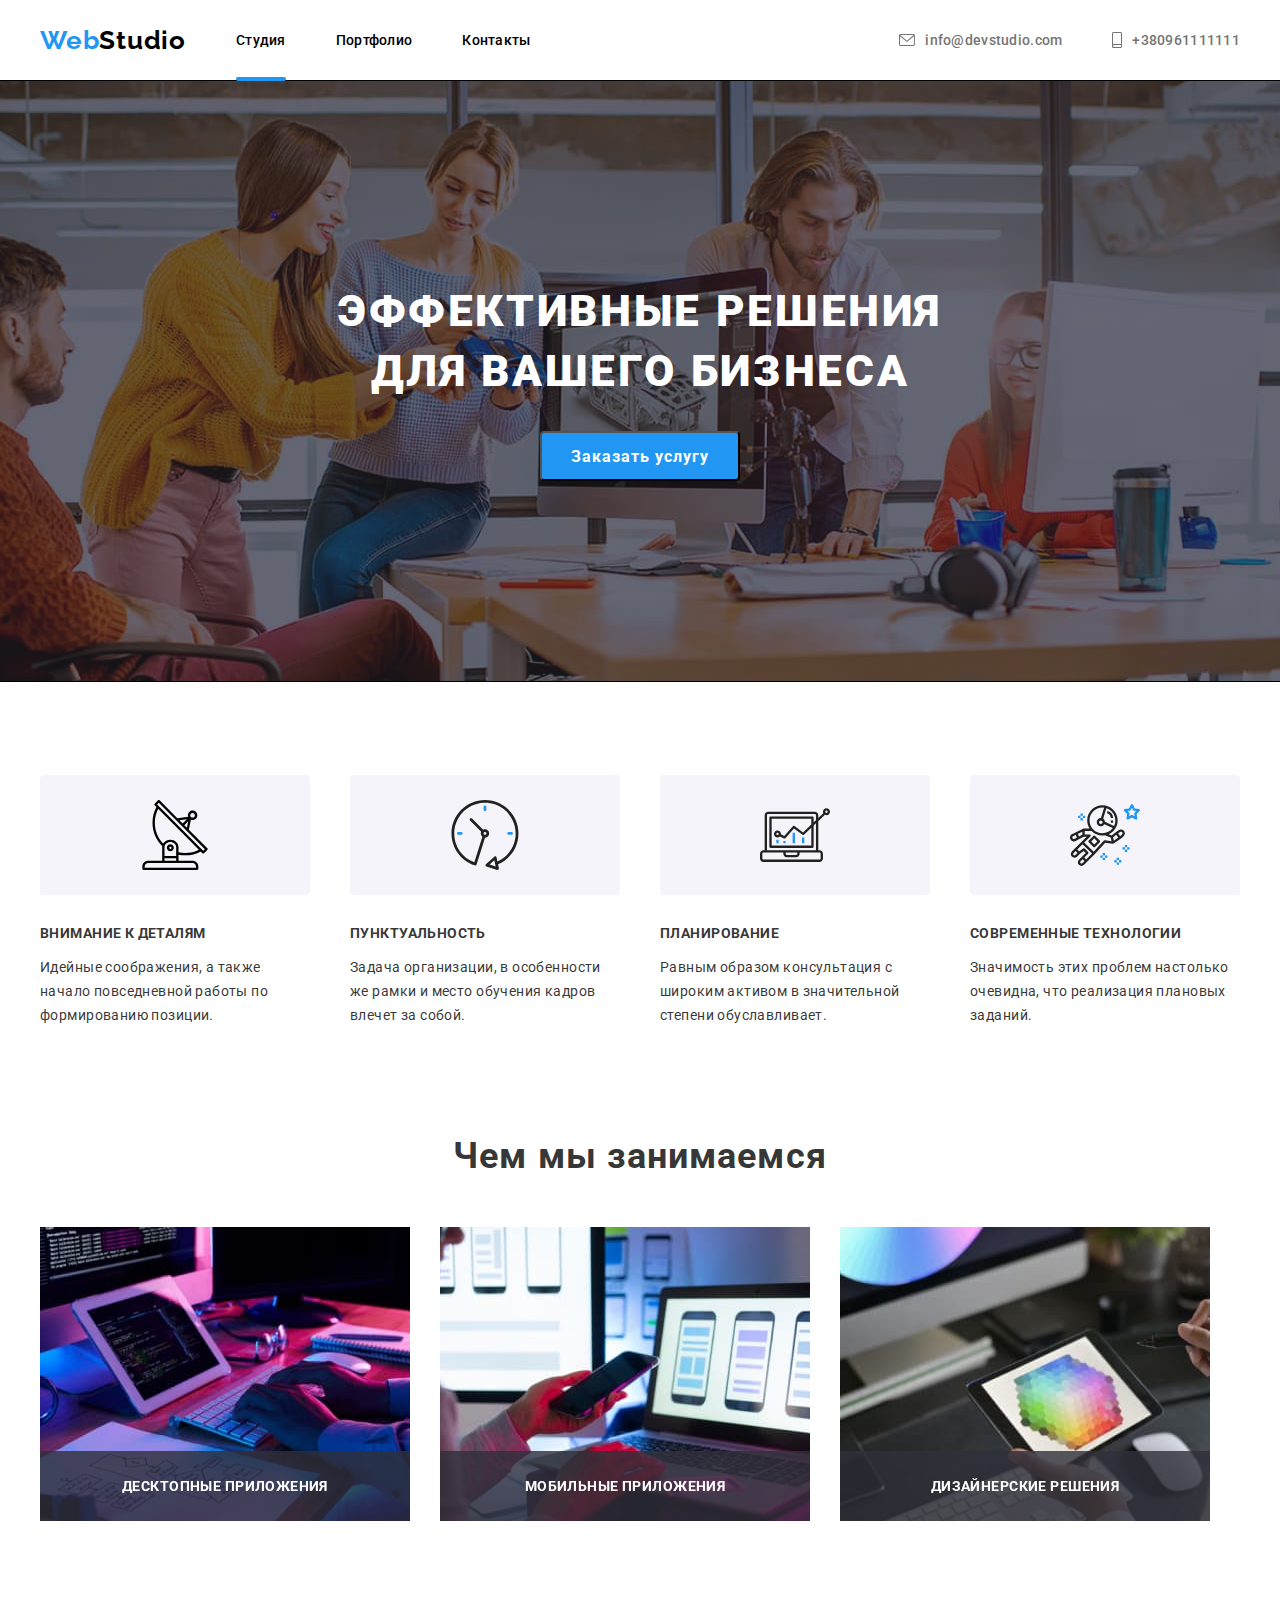
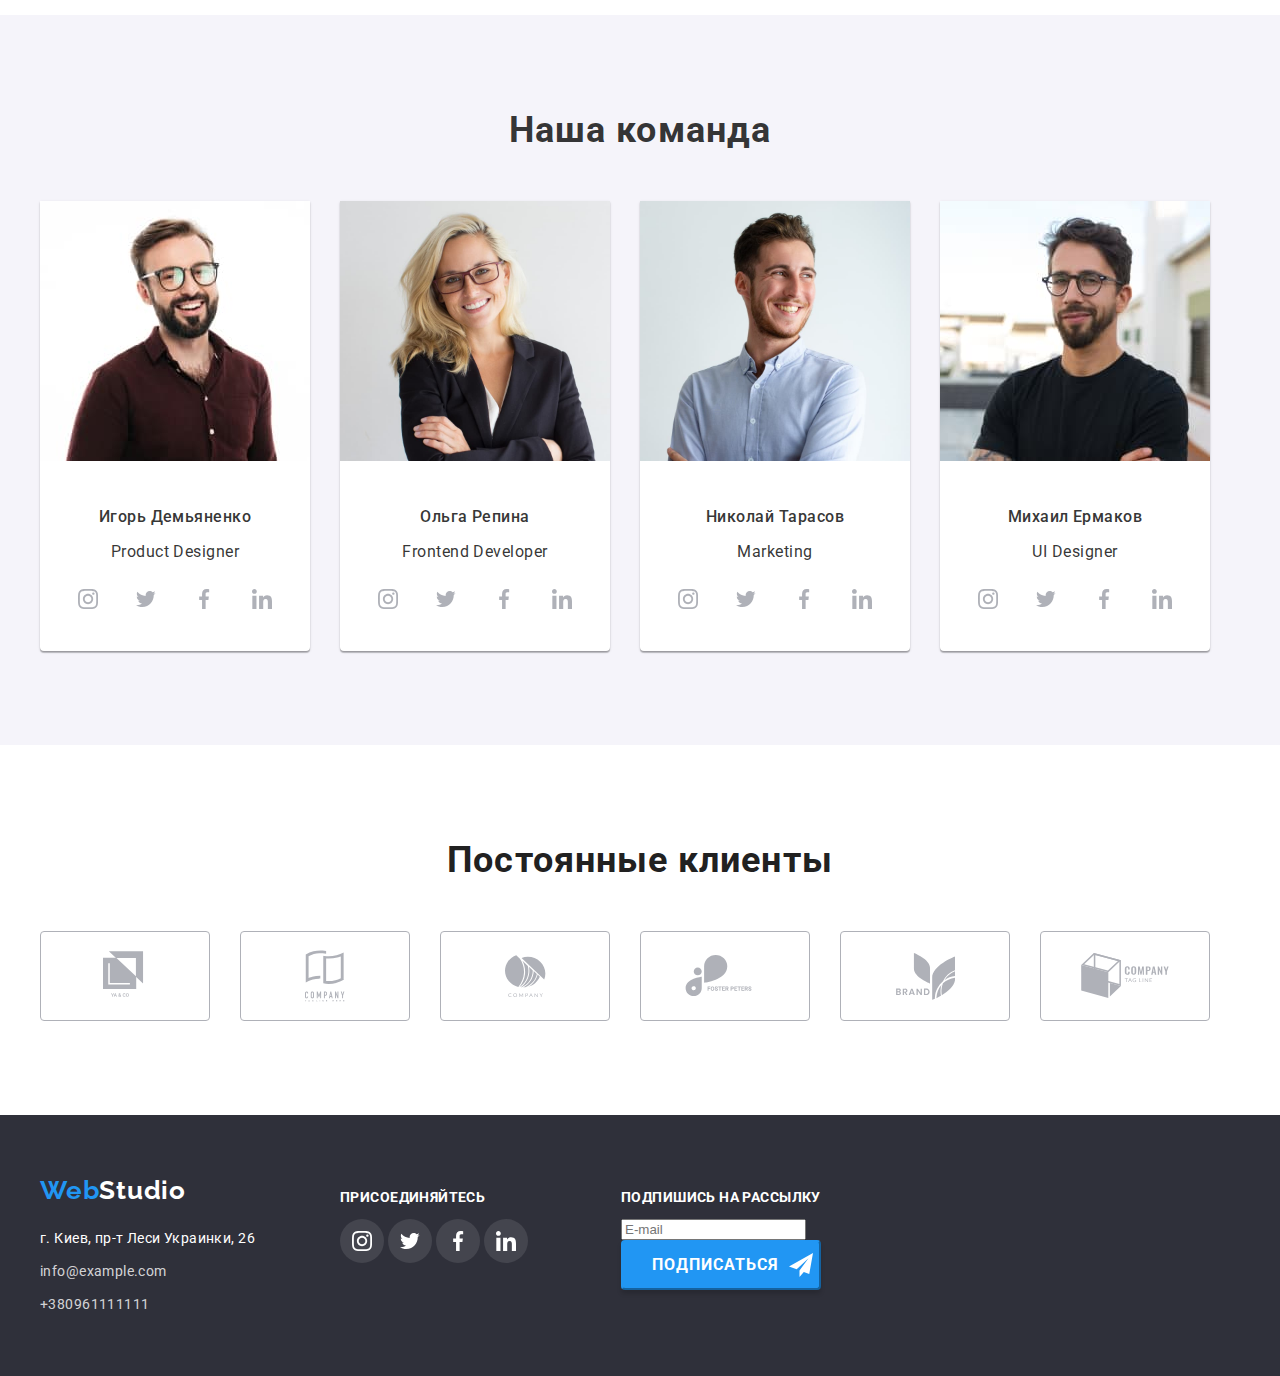
==== index.htm @ 2029cd0a "start" ====
<!DOCTYPE html>
<html lang="en">

<head>
    <link rel="preconnect" href="https://fonts.gstatic.com">
    <meta charset="UTF-8">
    <meta name="viewport" content="width=device-width, initial-scale=1.0">
    <title>WebStudio</title>
    <link rel="stylesheet" href="./style/style.css">
    <link rel="preconnect" href="https://fonts.gstatic.com">
    <link href="https://fonts.googleapis.com/css2?family=Raleway:wght@700&family=Roboto:wght@400;500;700;900&display=swap" rel="stylesheet">
</head>

<body>

    <header class="header-scn">
        <div class="container">
            <div class="headlink">
                <nav>

                    <ul class="site-nav">
                        <li class="logo-header">
                            <a href="./index.htm"> <span class="web">Web</span><span class="studio">Studio</span></a>
                        </li>
                        <li class="itemheader">
                            <a href="./index.htm" class="link-header current">Студия</a>
                        </li>
                        <li class="itemheader">
                            <a href="./portfolio.html" class="link-header">Портфолио</a>
                        </li>
                        <li class="itemheader">
                            <a href="# " class="link-header">Контакты</a>
                        </li>
                    </ul>
                </nav>
                <ul class="conect">
                    <li class="itemheader">
                        <a href="mailto:info@devstudio.com" class="conect-address"><svg class="icon-header" width="16px" height="12px">
                            <use href="./photo/icon.svg#icon-envelope"></use>
                        </svg >
                            info@devstudio.com
                        </a>
                    </li>
                    <li class="itemheader">
                        <a href="tel:+380961111111" class="conect-address"><svg class="icon-header" width="10px" height="16px">
                            <use href="./photo/icon.svg#icon-smartphone"></use>
                        </svg>
                            +380961111111
                        </a>
                    </li>
                </ul>
            </div>
        </div>
    </header>


    <main>
        <!--hero-->

        <section class="hero-scn">
            <div class="container hero ">
                <h1 class="hero-title ">ЭФФЕКТИВНЫЕ РЕШЕНИЯ ДЛЯ ВАШЕГО БИЗНЕСА</h1>
                <button class="hero-btn" data-open-modal>Заказать услугу</button>
            </div>
        </section>

        <!--backdrop заливка экрана для модального окна-->
        <div class="backdrop is-hidden" data-backdrop>
            <div class="modal">
                <button class="modal-btn" data-close-modal>
                    <svg class="modal-btn-svg" width="11" height="11">
                        <use href="./photo/icon.svg#icon-close"></use>
                    </svg>
                </button>

                <div class="modal-container">
                    <h2 class="modal-title">Оставьте свои данные, мы вам перезвоним</h2>
                    <div class="modal-input">

                        <form class="from js-speaker-form" name="new-client" autocomplete="on" novalidate>

                            <div class="container-information">
                                <label for="name">
                                <p class="modal-text">Имя</p>
                                    <input class="modal-input-area" type="text" name="name" id="name">
                                </label>
                            </div>

                            <div class="container-information">
                                <label for="tel">
                                    <p class="modal-text">Телефон</p>
                                    <input class="modal-input-area" type="tel" name="telefon" id="tel">
                                </label>
                            </div>

                            <div class="container-information">
                                <label for="mail">
                                    <p class="modal-text">Почта</p>
                                    <input class="modal-input-area" type="email" name="mail" id="mail" >
                                    
                                </label>
                            </div>

                            <div class="container-information">
                                <label>
                                    <p class="modal-text">Комментарий</p>
                                    <textarea class="modal-input-area" name="feedback" rows="5"
                                    placeholder="Введите текст"></textarea>
                                </label>
                            </div>

                            <div class="check-policy">
                                <input class="check-policy-check" type="checkbox" name="policy" id="polici">
                                <label for="policy"> Соглашаюсь с рассылкой и принимаю
                                    <a href="">Условия договора</a> 
                                </label>
                            </div>

                            <button type="submit" class="modal-btn-submit">Оставить заявку</button>
                        </form>
                    </div>

                </div>
            </div>
        </div>






        <!--features-->
        <section class="features-scn">
            <div class="container">
                <h2 class="visally-hidden">скрыто</h2>
                <ul class="features">
                    <li class="item">
                        <div class="features-div">
                            <svg width="70px" height="70px">
                            <use href="./photo/icon.svg#icon-antenna"></svg>
                        </div>
                        <h3>ВНИМАНИЕ К ДЕТАЛЯМ</h3>
                        <p>Идейные соображения, а также начало повседневной работы по формированию позиции.</p>
                    </li>
                    <li class="item">
                        <div class="features-div">
                            <svg width="70px" height="70px">
                                <use href="./photo/icon.svg#icon-clock" ></svg>
                        </div>
                        <h3>ПУНКТУАЛЬНОСТЬ</h3>
                        <p>Задача организации, в особенности же рамки и место обучения кадров влечет за собой.</p>
                    </li>
                    <li class="item">
                        <div class="features-div">
                            <svg width="70px" height="70px">
                                <use href="./photo/icon.svg#icon-diagram"> </svg>
                        </div>
                        <h3>ПЛАНИРОВАНИЕ</h3>
                        <p>Равным образом консультация с широким активом в значительной степени обуславливает.</p>
                    </li>
                    <li class="item">
                        <div class="features-div">
                            <svg width="70px" height="70px">
                                <use href="./photo/icon.svg#icon-astronaut" ></svg>
                        </div>
                        <h3>СОВРЕМЕННЫЕ ТЕХНОЛОГИИ</h3>
                        <p>Значимость этих проблем настолько очевидна, что реализация плановых заданий.</p>
                    </li>
                </ul>
            </div>
        </section>


        <!--what are we doing-->
        <section class="ourworking-scn">
            <div class="container ourworkimg">
                <h3 class="ourteamtitle">Чем мы занимаемся</h3>
                <ul>
                    <li class="ourwork">
                        <div class="thumb-ourworking">
                            <img src="./photo/home-page/ourwork/box1.jpg" width="370" alt="набор кода">
                            <div class="thump-ourworking-p-cont">
                                <p class="thump-ourworking-p">ДЕСКТОПНЫЕ ПРИЛОЖЕНИЯ</p>
                            </div>
                        </div>

                    </li>
                    <li class="ourwork">
                        <div class="thumb-ourworking">
                            <img src="./photo/home-page/ourwork/box2.jpg" width="370" alt="разаработка дизайна">
                            <div class="thump-ourworking-p-cont">
                                <p class="thump-ourworking-p">МОБИЛЬНЫЕ ПРИЛОЖЕНИЯ</p>
                            </div>
                        </div>
                    </li>
                    <li class="ourwork">
                        <div class="thumb-ourworking">
                            <img src="./photo/home-page/ourwork/box3.jpg " width="370 " alt="подбор цвета ">
                            <div class="thump-ourworking-p-cont ">
                                <p class="thump-ourworking-p ">ДИЗАЙНЕРСКИЕ РЕШЕНИЯ</p>
                            </div>
                    </li>
                </ul>
                </div>
        </section>


        <!--our team-->
        <section class="ourteam-scn ">
            <div class="container ">
                <h3 class="ourteamtitle ">Наша команда</h3>
                <ul class="ourteam ">
                    <li class="item ourteam-card ">
                        <img src="./photo/home-page/team/img.jpg " width="270 " alt="фото Игоря Демьяненко ">
                        <div class="ournamepadding ">
                            <h3 class="ourname ">Игорь Демьяненко</h3>
                            <p class="ourprofession ">Product Designer</p>
                            <ul class="master-social ">
                                <li class="item-social ">
                                    <a class="master-social-linc " href=" "><svg class=".master-social-icon " width="20px " height="20px ">
                                        <use href="./photo/icon.svg#icon-instagram "></use></svg></a>
                                </li>
                                <li class="item-social ">
                                    <a class="master-social-linc " href=" "><svg class=".master-social-icon " width="20px " height="20px ">
                                        <use href="./photo/icon.svg#icon-Group "></use></svg></a>
                                </li>
                                <li class="item-social ">
                                    <a class="master-social-linc " href=" "><svg class=".master-social-icon " width="20px " height="20px ">
                                        <use href="./photo/icon.svg#icon-facebook "></use></svg></a>
                                </li>
                                <li class="item-social ">
                                    <a class="master-social-linc " href=" "><svg class=".master-social-icon " width="20px " height="20px ">
                                        <use href="./photo/icon.svg#icon-linkedin "></use></svg></a>
                                </li>
                            </ul>
                        </div>
                    </li>
                    <li class="item ourteam-card ">
                        <img src="./photo/home-page/team/img1.jpg " width="270 " alt="фото Ольги Репина ">
                        <div class="ournamepadding ">
                            <h3 class="ourname ">Ольга Репина</h3>
                            <p class="ourprofession ">Frontend Developer</p>
                            <ul class="master-social ">
                                <li class="item-social ">
                                    <a class="master-social-linc " href=" "><svg class=".master-social-icon " width="20px " height="20px ">
                                        <use href="./photo/icon.svg#icon-instagram "></use></svg></a>
                                </li>
                                <li class="item-social ">
                                    <a class="master-social-linc " href=" "><svg class=".master-social-icon " width="20px " height="20px ">
                                        <use href="./photo/icon.svg#icon-Group "></use></svg></a>
                                </li>
                                <li class="item-social ">
                                    <a class="master-social-linc " href=" "><svg class=".master-social-icon " width="20px " height="20px ">
                                        <use href="./photo/icon.svg#icon-facebook "></use></svg></a>
                                </li>
                                <li class="item-social ">
                                    <a class="master-social-linc " href=" "><svg class=".master-social-icon " width="20px " height="20px ">
                                        <use href="./photo/icon.svg#icon-linkedin "></use></svg></a>
                                </li>
                            </ul>
                        </div>
                    </li>
                    <li class="item ourteam-card ">
                        <img src="./photo/home-page/team/img2.jpg " width="270 " alt="фото Николая Тарасова ">
                        <div class="ournamepadding ">
                            <h3 class="ourname ">Николай Тарасов</h3>
                            <p class="ourprofession ">Marketing</p>
                            <ul class="master-social ">
                                <li class="item-social ">
                                    <a class="master-social-linc " href=" "><svg class=".master-social-icon " width="20px " height="20px ">
                                        <use href="./photo/icon.svg#icon-instagram "></use></svg></a>
                                </li>
                                <li class="item-social ">
                                    <a class="master-social-linc " href=" "><svg class=".master-social-icon " width="20px " height="20px ">
                                        <use href="./photo/icon.svg#icon-Group "></use></svg></a>
                                </li>
                                <li class="item-social ">
                                    <a class="master-social-linc " href=" "><svg class=".master-social-icon " width="20px " height="20px ">
                                        <use href="./photo/icon.svg#icon-facebook "></use></svg></a>
                                </li>
                                <li class="item-social ">
                                    <a class="master-social-linc " href=" "><svg class=".master-social-icon " width="20px " height="20px ">
                                        <use href="./photo/icon.svg#icon-linkedin "></use></svg></a>
                                </li>
                            </ul>
                        </div>
                    </li>
                    <li class="item ourteam-card ">
                        <img src="./photo/home-page/team/img3.jpg " width="270 " alt="фото Михаила Ермакова ">
                        <div class="ournamepadding ">
                            <h3 class="ourname ">Михаил Ермаков</h3>
                            <p class="ourprofession ">UI Designer</p>
                            <ul class="master-social ">
                                <li class="item-social ">
                                    <a class="master-social-linc " href=" "><svg class=".master-social-icon " width="20px " height="20px ">
                                        <use href="./photo/icon.svg#icon-instagram "></use></svg></a>
                                </li>
                                <li class="item-social ">
                                    <a class="master-social-linc " href=" "><svg class=".master-social-icon " width="20px " height="20px ">
                                        <use href="./photo/icon.svg#icon-Group "></use></svg></a>
                                </li>
                                <li class="item-social ">
                                    <a class="master-social-linc " href=" "><svg class=".master-social-icon " width="20px " height="20px ">
                                        <use href="./photo/icon.svg#icon-facebook "></use></svg></a>
                                </li>
                                <li class="item-social ">
                                    <a class="master-social-linc " href=" "><svg class=".master-social-icon " width="20px " height="20px ">
                                        <use href="./photo/icon.svg#icon-linkedin "></use></svg></a>
                                </li>
                            </ul>
                        </div>
                    </li>
                </ul>
            </div>
        </section>

        <!--our client / наши клиенты-->
        <section class="our-client-scn ">
            <div class="our-client-box ">
                <h3 class="our-client-title ">Постоянные клиенты</h3>
                <ul class="our-client-list ">
                    <li class="our-client-li ">
                        <a class="our-client-href " href="# ">
                            <svg width="44.27px " height="49.23px ">
                            <use href="./photo/icon.svg#icon-logo-1 ">
                        </use></svg></a>
                    </li>
                    <li class="our-client-li ">
                        <a class="our-client-href " href="# ">
                            <svg width="40px " height="52px ">
                            <use href="./photo/icon.svg#icon-logo-2 ">
                        </use></svg></a>
                    </li>
                    <li class="our-client-li ">
                        <a class="our-client-href " href="# ">
                            <svg width="41px " height="42.6px ">
                            <use href="./photo/icon.svg#icon-logo-3 ">
                        </use></svg></a>
                    </li>
                    <li class="our-client-li ">
                        <a class="our-client-href " href="# ">
                            <svg width="80px " height="42px ">
                            <use href="./photo/icon.svg#icon-logo-4 ">
                        </use></svg></a>
                    </li>
                    <li class="our-client-li ">
                        <a class="our-client-href " href="# ">
                            <svg width="59px " height="47px ">
                            <use href="./photo/icon.svg#icon-logo-5 ">
                        </use></svg></a>
                    </li>
                    <li class="our-client-li ">
                        <a class="our-client-href " href="# ">
                            <svg width="88.48px " height="45.44px ">
                            <use href="./photo/icon.svg#icon-logo-6 ">
                        </use></svg></a>
                    </li>
                </ul>
            </div>
        </section>
    </main>


    <!--foot-->

    <footer>
        <div class="container footer-firs-div ">
            <div class="address-ftr ">
                <a href="# "><span class="webfoot ">Web</span><span class="studiofoot ">Studio</span></a>
                <address class="address ">г. Киев, пр-т Леси Украинки, 26</address>
                <ul>
                    <li class="item ">
                        <a href="mailto:info@example.com "><span class="howconectfoot ">info@example.com</span></a>
                    </li>
                    <li class="item ">
                        <a href="tel:+380961111111 "><span class="howconectfoot ">+380961111111</span></a>
                    </li>
                </ul>
            </div>
            <div class="connect-ftr">
                <h3 class="connect-title ">ПРИСОЕДИНЯЙТЕСЬ</h3>
                <ul class="connect-ftr-ul ">
                    <li class="connect-ftr-li ">
                        <a class="connect-frt-a " href=" "><svg  width="20px " height="20px ">
                            <use href="./photo/icon.svg#icon-instagram "></use></svg></a>
                    </li>
                    <li class="connect-ftr-li ">
                        <a class="connect-frt-a " href=" "><svg  width="20px " height="20px ">
                            <use href="./photo/icon.svg#icon-Group "></use></svg></a>
                    </li>
                    <li class="connect-ftr-li ">
                        <a class="connect-frt-a " href=" "><svg  width="20px " height="20px ">
                            <use href="./photo/icon.svg#icon-facebook "></use></svg></a>
                    </li>
                    <li class="connect-ftr-li ">
                        <a class="connect-frt-a " href=" "><svg  width="20px " height="20px ">
                            <use href="./photo/icon.svg#icon-linkedin "></use></svg></a>
                    </li>
                </ul>
            </div>
            <div class="distribution-ftr">
                <h3 class="connect-title">ПОДПИШИСЬ НА РАССЫЛКУ</h3>
                <form action="distribution">
                    <input class="distribution-inpet" type="mail" name="mail" id="distribution" placeholder="E-mail">
                </form>
                <button class="footer-btn"> <span class="distribution-text-btn" >ПОДПИСАТЬСЯ</span>
                <svg class="distribution-svg" width="24px " height="24px ">
                    <use href="./photo/icon.svg#icon-send "></use></svg>
                    </button>
            </div>

        </div>
    </footer>


    <!--script for modal scr-->
    <script>
        const refs = {
            openModalBtn: document.querySelector("[data-open-modal]"),
            closeModalBtn: document.querySelector("[data-close-modal]"),
            backdrop: document.querySelector("[data-backdrop]"),
        };

        refs.openModalBtn.addEventListener("click", toggleModal);
        refs.closeModalBtn.addEventListener("click", toggleModal);

        refs.backdrop.addEventListener("click", logBackdropClick);

        function toggleModal() {
            refs.backdrop.classList.toggle("is-hidden");
        }

        function logBackdropClick() {
            console.log("это клик в бекдроп");
        }
    </script>



    <!--  scropt for request  -->

    <script>
        (() => {
            document
                .querySelector('.js-speaker-form')
                .addEventListener('submit', e => {
                    e.preventDefault();

                    new FormData(e.currentTarget).forEach((value, name) =>
                        console.log(`${name}: ${value}`),
                    );

                    e.currentTarget.reset();
                });
        })();
    </script>

</body>

</html>
---- style/style.css ----
:root {
    --primary-text-color: rgba(0, 0, 0, 0.8);
    --title-text-color: #000000;
    --accent-color: #2196F3;
    --primary-white-color: #ffffff;
    --footer-color: #2F303A;
    --connect-color: #757575;
    --primary-font-famaly: Roboto;
    --primary-width: 1200px;
    --color-social-link: #AFB1B8;
    --trans-duration: 250ms;
    --trasn-time-funk: cubic-bezier(.21, .43, .46, .78);
}

img {
    display: block;
}

ul {
    list-style: none;
    padding-inline-start: 0;
    margin: 0;
}

a {
    text-decoration: none;
}


/*img{
    display: block;
    max-width: 100%;
    height: auto;
}*/


/* визуально скрыть*/

.visally-hidden {
    position: absolute;
    clip: rect(0 0 0 0);
    width: 1px;
    height: 1px;
    margin: -1px;
}

body {
    margin: 0;
}

.container {
    width: var(--primary-width);
    padding-right: 15px;
    padding-left: 15px;
    margin-left: auto;
    margin-right: auto;
}


/* header */

.header-scn {
    border-bottom: 1px solid #ECECEC;
}

.headlink {
    display: flex;
    align-items: center;
}

.site-nav {
    display: flex;
    margin-left: auto;
    align-items: center;
    font-family: Roboto;
    font-weight: 500;
    font-size: 14px;
    line-height: 16px;
    letter-spacing: 0.02em;
}

.site-nav .itemheader:first-child {
    margin-right: 93px;
}

.site-nav li:not(:last-child) {
    margin-right: 50px;
}

.site-nav .link.current {
    color: rgb(150, 130, 238);
}

.web {
    color: var(--accent-color);
    font-family: Raleway;
    font-size: 26px;
    font-weight: 700;
    line-height: 31px;
    letter-spacing: 0.03em;
    text-align: left;
}

.studio {
    color: var(--title-text-color);
    font-family: Raleway;
    font-size: 26px;
    font-weight: 700;
    line-height: 31px;
    letter-spacing: 0.03em;
    text-align: left;
}

.link-header:hover,
.link-header:focus {
    color: var(--accent-color);
}

.link-header:active {
    color: rgb(255, 0, 0);
}

.link-header {
    position: relative;
    color: var(--title-text-color);
    padding: 32px 0;
    transition-property: color;
    transition-duration: var(--trans-duration);
    transition-timing-function: var(--trasn-time-funk);
}

.link-header.current::after,
.link-header:hover::after,
.link-header:focus::after {
    opacity: 1;
}

.link-header::after {
    content: '';
    position: absolute;
    opacity: 0;
    display: block;
    bottom: -1px;
    width: 100%;
    height: 4px;
    border-radius: 2px;
    background-color: var(--accent-color);
    transition-property: background-color, opacity;
    transition-duration: var(--trans-duration);
    transition-timing-function: var(--trasn-time-funk);
    transition-delay: 250ms;
}


/* box s style for tel and mail*/

.conect {
    display: flex;
    margin-left: auto;
    padding-inline-start: 0;
}


/* отступы ссылок, кроме последней*/

.conect .itemheader:not(:last-child) {
    margin-right: 50px;
}

.conect-address {
    display: inline-flex;
    align-items: center;
    padding: 32px 0;
    font-family: Roboto;
    text-decoration: none;
    font-family: var(--primary-font-famaly);
    font-weight: 500;
    font-size: 14px;
    line-height: 16px;
    letter-spacing: 0.02em;
    color: var(--connect-color);
    transition-property: color;
    transition-duration: var(--trans-duration);
    transition-timing-function: var(--trasn-time-funk);
}


/*  befor conect*/

.icon-header {
    padding-right: 10px;
    fill: var(--connect-color);
}

.conect-address:hover,
.conect-address:focus,
.conect-address:hover .icon-header,
.conect-address:focus .icon-header {
    fill: var(--accent-color);
    color: var(--accent-color);
}


/* body color */

body {
    background-color: var(--primary-white-color);
    color: var(--primary-text-color);
}


/*   hero   */

.hero-scn {
    margin-left: auto;
    margin-right: auto;
    outline: 1px solid black;
    background: linear-gradient(to bottom, rgba(47, 48, 58, 0.4), rgba(47, 48, 58, 0.4)), url(../photo/hero/overlay.jpg), #2F303A;
    background-position: center;
    background-repeat: no-repeat;
    padding-bottom: 200px;
}

.hero {
    text-align: center;
    width: var(--primary-width);
}

.hero-title {
    padding-top: 200px;
    margin-top: 0;
    margin-bottom: 30px;
    width: 696px;
    margin-left: auto;
    margin-right: auto;
    color: var(--primary-white-color);
    font-family: var(--primary-font-famaly);
    font-size: 44px;
    font-weight: 900;
    line-height: 60px;
    letter-spacing: 0.06em;
}

.hero-btn {
    background-color: #2196F3;
    color: var(--primary-white-color);
    width: 200px;
    height: 50px;
    font-family: var(--primary-font-famaly);
    font-weight: bold;
    font-size: 16px;
    letter-spacing: 0.06em;
    border-radius: 4px;
    cursor: pointer;
    outline: transparent;
    background: #2196F3;
    box-shadow: 0px 4px 4px rgba(0, 0, 0, 0.15);
}


/*  modal screan */

.backdrop {
    position: fixed;
    top: 0;
    left: 0;
    width: 100%;
    height: 100%;
    background-color: rgba(0, 0, 0, 0.2);
    opacity: 1;
    transition-property: opacity;
    transition-duration: var(--trans-duration);
    transition-timing-function: var(--trasn-time-funk);
}

.backdrop.is-hidden {
    opacity: 0;
    pointer-events: none;
}

.modal {
    position: absolute;
    top: 50%;
    left: 50%;
    width: 528px;
    height: 581px;
    background-color: var(--primary-white-color);
    transform: translate(-50%, -50%);
}

.modal-btn {
    position: absolute;
    box-sizing: border-box;
    top: 8px;
    right: 8px;
    width: 30px;
    height: 30px;
    padding: 0;
    border-radius: 50%;
    border: 1px solid rgba(0, 0, 0, 0.1);
    fill: rgb(0, 0, 0);
    background: #FFFFFF;
    cursor: pointer;
    border: 1px solid rgba(0, 0, 0, 0.1);
    box-sizing: border-box;
    transition-property: fill, cursor;
    transition-duration: var(--trans-duration);
    transition-timing-function: var(--trasn-time-funk);
}

.modal-btn:hover {
    fill: #2196F3;
}

.modal-container {
    margin: 40px;
    display: flex;
    flex-direction: column;
    justify-content: space-between;
}

.modal-title {
    margin: 0 0 12px;
    font-family: Roboto;
    font-style: normal;
    font-weight: bold;
    font-size: 20px;
    line-height: 23px;
    text-align: center;
    letter-spacing: 0.03em;
    color: #212121;
}

.modal-text {
    margin: 0;
    padding-bottom: 4px;
    font-family: Roboto;
    font-weight: normal;
    font-size: 12px;
    line-height: 14px;
    letter-spacing: 0.01em;
    color: #757575;
}

.modal-input-area {
    width: 100%;
}

.modal-input-area:hover {
    border-color: var(--accent-color);
    cursor: pointer;
}


/*.container-information{
    
}*/

.container-information:not(:last-child) {
    margin-bottom: 10px;
}

.check-policy {
    display: flex;
    align-items: center;
    margin: 20px 0 30px;
}

.check-policy-check {
    margin-right: 7px;
}

.modal-btn-submit {
    width: 200px;
    height: 50px;
    color: var(--primary-white-color);
    background-color: var(--accent-color);
    border: var(--accent-color);
    cursor: pointer;
    border-radius: 4px;
    transition-property: box-shadow, background-color;
    transition-duration: var(--trans-duration);
    transition-timing-function: var(--trasn-time-funk);
    font-family: Roboto;
    font-weight: bold;
    font-size: 16px;
    line-height: 30px;
    letter-spacing: 0.06em;
}

.modal-btn-submit:hover,
.modal-btn-submit:focus {
    background-color: #188CE8;
    box-shadow: 0px 4px 4px rgba(0, 0, 0, 0.15);
    border-radius: 4px;
}


/*  aniation modal screan   */


/*
@keyframes animModal{
    0%{
        opacity: 0.2;
        transform: scale(0);
    }
    50%{
        opacity: 0.6;
        transform: scale(0.5);
    }
    100%{
        transform: scale(1);
        opacity: 1;
    }
}*/


/*  features */


/*  feature container   */

.features-scn {
    padding-top: 94px;
    padding-bottom: 94px;
}

.features {
    display: flex;
    justify-content: space-between;
    padding-inline-start: 0;
}

.features .item {
    width: 270px;
}

.features-div {
    display: flex;
    justify-content: center;
    align-items: center;
    border-radius: 4px;
    height: 120px;
    max-width: 270px;
    background-color: #F5F4FA;
    margin-bottom: 30px;
}

.features h3 {
    font-family: var(--primary-font-famaly);
    font-size: 14px;
    font-weight: 700;
    line-height: 16px;
    letter-spacing: 0.03em;
    text-align: left;
}

.features p {
    font-family: var(--primary-font-famaly);
    font-size: 14px;
    font-weight: 400;
    line-height: 24px;
    letter-spacing: 0.03em;
    text-align: left;
}


/*   ourwork     */

.ourworking-scn {
    padding-bottom: 94px;
}

.ourworkimg ul {
    display: flex;
    width: 370px;
    margin: 0;
}

.ourwork:not(:last-child) {
    margin-right: 30px;
}

.thumb-ourworking {
    position: relative;
}

.thump-ourworking-p-cont {
    position: absolute;
    bottom: 0;
    left: 0;
    width: 100%;
    background: rgba(47, 48, 58, 0.8);
}

.thump-ourworking-p {
    padding: 27px 0;
    margin: 0;
    font-family: Roboto;
    font-weight: bold;
    font-size: 14px;
    line-height: 16px;
    text-align: center;
    letter-spacing: 0.03em;
    text-transform: uppercase;
    color: #FFFFFF;
}


/*  our team    */

.ourteam-scn {
    padding-top: 94px;
    padding-bottom: 94px;
    background-color: #F5F4FA;
}

.ourteamtitle {
    margin: 0;
    padding-bottom: 50px;
    font-family: var(--primary-font-famaly);
    font-size: 36px;
    font-weight: 700;
    line-height: 42px;
    letter-spacing: 0.03em;
    text-align: center;
}

.ourteam {
    display: flex;
}

.ourteam-card {
    background-color: var(--primary-white-color);
    box-shadow: 0px 1px 3px rgba(0, 0, 0, 0.12), 0px 1px 1px rgba(0, 0, 0, 0.14), 0px 2px 1px rgba(0, 0, 0, 0.2);
    border-radius: 0px 0px 4px 4px;
}

.ourteam .item:not(:last-child) {
    margin-right: 30px;
}

.ournamepadding {
    padding-top: 30px;
    padding-bottom: 30px;
}

.ourname {
    font-family: var(--primary-font-famaly);
    font-size: 16px;
    font-weight: 500;
    line-height: 19px;
    letter-spacing: 0.03em;
    text-align: center;
}

.ourprofession {
    font-family: var(--primary-font-famaly);
    font-size: 16px;
    font-weight: 400;
    line-height: 19px;
    letter-spacing: 0.03em;
    text-align: center;
}


/*  соц сети конды  */

.master-social {
    text-align: center;
}

.item-social {
    display: inline-flex;
    display: inline-flex;
    justify-content: center;
}

.master-social-linc {
    display: inline-flex;
    justify-content: center;
    align-items: center;
    width: 44px;
    height: 44px;
    border-radius: 50%;
    transition-duration: background-color, fill;
    transition-duration: var(--trans-duration);
    transition-timing-function: var(--trasn-time-funk);
}

.item-social:not(:last-child) {
    margin-right: 10px;
}

.master-social-linc {
    fill: var(--color-social-link);
}

.master-social-linc:hover,
.master-social-linc:focus {
    background-color: var(--accent-color);
    fill: #ffffff
}


/*  наши клиенты    */

.our-client-scn {
    display: flex;
    justify-content: center;
    padding-top: 94px;
    padding-bottom: 94px;
}

.our-client-box {
    width: var(--primary-width);
    padding-right: 15px;
    padding-left: 15px;
}

.our-client-title {
    margin: 0 auto 50px;
    font-family: Roboto;
    font-weight: bold;
    font-size: 36px;
    line-height: 42px;
    text-align: center;
    letter-spacing: 0.03em;
    color: #212121;
}

.our-client-list {
    display: inline-flex;
    justify-content: center;
}

.our-client-href {
    display: inline-flex;
    justify-content: center;
    align-items: center;
    box-sizing: border-box;
    fill: var(--color-social-link);
    border: 1px solid var(--color-social-link);
    width: 170px;
    height: 90px;
    border-radius: 4px;
    transition-property: border-color, fill;
    transition-duration: var(--trans-duration);
    transition-timing-function: var(--trasn-time-funk);
}

.our-client-li:not(:last-child) {
    margin-right: 30px;
}

.our-client-href:focus,
.our-client-href:hover {
    border-color: var(--accent-color);
    fill: var(--accent-color);
}


/* footer */

footer {
    margin-left: auto;
    margin-right: auto;
    padding-top: 60px;
    padding-bottom: 60px;
    background-color: var(--footer-color);
}

.footer-firs-div {
    display: flex;
}

.address-ftr {
    display: flex;
    flex-wrap: wrap;
    width: 230px;
    padding-right: 70px;
}

footer .item:not(:last-child) {
    margin-bottom: 9px;
}

.connect-ftr {
    margin-right: 93px;
}

.connect-ftr-ul {
    text-align: center;
}

.connect-ftr-li {
    display: inline-flex;
    justify-content: center;
}

.connect-frt-a {
    display: inline-flex;
    justify-content: center;
    align-items: center;
    fill: var(--primary-white-color);
    width: 44px;
    height: 44px;
    border-radius: 50%;
    background-color: rgba(255, 255, 255, 0.1);
    transition-property: background-color;
    transition-duration: var(--trans-duration);
    transition-timing-function: var(--trasn-time-funk);
}

.connect-frt-a:hover,
.connect-frt-a:focus {
    background-color: var(--accent-color);
}

.connect-title {
    color: var(--primary-white-color);
    font-family: Roboto;
    font-size: 14px;
    font-weight: 700;
    line-height: 16px;
    letter-spacing: 0.03em;
    text-align: left;
}

.webfoot {
    font-family: Raleway;
    font-size: 26px;
    font-weight: 700;
    line-height: 31px;
    letter-spacing: 0.03em;
    color: var(--accent-color);
}

.studiofoot {
    font-family: Raleway;
    font-size: 26px;
    font-weight: 700;
    line-height: 31px;
    letter-spacing: 0.03em;
    color: var(--primary-white-color);
}

.address {
    padding-top: 20px;
    padding-bottom: 9px;
    font-family: var(--primary-font-famaly);
    font-size: 14px;
    font-weight: 400;
    line-height: 24px;
    letter-spacing: 0.03em;
    font-style: normal;
    color: var(--primary-white-color);
}

.howconectfoot {
    font-family: var(--primary-font-famaly);
    font-size: 14px;
    font-weight: 400;
    line-height: 24px;
    letter-spacing: 0.03em;
    text-align: left;
    color: rgba(255, 255, 255, 0.8);
    letter-spacing: 0.03em;
}


/*  destribution    */

.distribution-ftr {}

.distribution-input {
    box-sizing: border-box;
    border: 1px solid rgba(255, 255, 255, 0.3);
    filter: drop-shadow(0px 4px 4px rgba(0, 0, 0, 0.15));
    border-radius: 4px;
}

.footer-btn {
    display: flex;
    align-items: center;
    padding: 0;
    width: 200px;
    height: 50px;
    background-color: var(--accent-color);
    border-color: var(--accent-color);
    background: #2196F3;
    box-shadow: 0px 4px 4px rgba(0, 0, 0, 0.15);
    cursor: pointer;
    border-radius: 4px;
}

.distribution-svg {
    padding: 0;
}

.footer-btn:hover,
.footer-btn:focus {}

.distribution-text-btn {
    padding: 10px 10px 10px 29px;
    font-family: Roboto;
    font-style: normal;
    font-weight: bold;
    font-size: 16px;
    line-height: 30px;
    letter-spacing: 0.06em;
    color: var(--primary-white-color);
}


/* стили portfolios.html*/

.portfolio-scn {
    padding-top: 94px;
    padding-bottom: 94px;
}


/* buttons */

.portf-cnr {
    margin-bottom: 50px;
}

.portf-btn:focus,
.portf-btn:hover {
    cursor: pointer;
    background-color: var(--accent-color);
    color: var(--primary-white-color);
    box-shadow: 0px 3px 1px rgba(0, 0, 0, 0.1), 0px 1px 2px rgba(0, 0, 0, 0.08), 0px 2px 2px rgba(0, 0, 0, 0.12);
}

.portf-btn {
    padding: 6px 22px;
    color: #212121;
    background-color: #F5F4FA;
    font-family: var(--primary-font-famaly);
    font-size: 16px;
    font-weight: 500;
    line-height: 26px;
    letter-spacing: 0.03em;
    text-align: center;
    outline: transparent;
    border: #F5F4FA;
    border-radius: 4px;
    transition-property: background-color, box-shadow;
    transition-duration: var(--trans-duration);
    transition-timing-function: var(--trasn-time-funk);
}

.portfolio-btn {
    display: flex;
    justify-content: center;
}

.portfolio-btn .item:not(:last-child) {
    margin-right: 8px;
}


/*   коробка с фото    */

.img-portfolio {
    display: flex;
    flex-wrap: wrap;
    justify-content: space-between;
}

.img-portfolio .item:nth-child(3n) {
    margin-right: 0;
}

.img-portfolio .item:nth-last-child(-n+3) {
    margin-bottom: 0;
}

.img-portfolio-li {
    display: block;
    margin-right: 30px;
    margin-bottom: 30px;
}

.prt-foto-prt {
    position: relative;
    display: block;
    background: #FFFFFF;
    transition-property: box-shadow;
    transition-duration: var(--trans-duration);
    transition-timing-function: var(--trasn-time-funk);
}

.prt-foto-prt:focus,
.prt-foto-prt:hover {
    background: #FFFFFF;
    box-shadow: 0px 1px 1px rgba(0, 0, 0, 0.12), 0px 4px 4px rgba(0, 0, 0, 0.06), 1px 4px 6px rgba(0, 0, 0, 0.16);
    outline: none;
}

.prt-foto-prt:focus .about-foto-div,
.prt-foto-prt:hover .about-foto-div {
    transform: translateY(0);
}

.prt-foto-prt-div {
    position: relative;
    overflow: hidden;
}

.about-foto-div {
    position: absolute;
    display: block;
    left: 0;
    top: 0;
    height: 100%;
    width: 100%;
    transform: translateY(100%);
    background-color: rgba(33, 150, 243, 0.9);
    transition-property: transform;
    transition-duration: var(--trans-duration);
    transition-timing-function: var(--trasn-time-funk);
    box-shadow: none;
}

.about-foto-p {
    color: var(--primary-white-color);
    background-color: rgba(33, 153, 243, 0.9);
    margin: 0;
    padding: 63px 24px;
    font-family: Roboto;
    font-weight: normal;
    font-size: 18px;
    line-height: 28px;
    letter-spacing: 0.03em;
}


/* animation card portfolio */


/*
@keyframes animationPortfolioCard{
    0%{
        opacity: 0;
    }
    
    100%{
        opacity: 1;
    }
}
*/


/* our projects */

.portfolio-wedo {
    padding: 20px 24px;
    border-right: 1px solid #eeeeee;
    border-bottom: 1px solid #eeeeee;
    border-left: 1px solid #eeeeee;
}

.wedo {
    margin: 0;
    font-family: var(--primary-font-famaly);
    font-size: 18px;
    font-style: normal;
    font-weight: 700;
    line-height: 36px;
    letter-spacing: 0.06em;
    text-align: left;
    color: #212121;
}

.aboutwedo {
    margin: 0;
    font-family: var(--primary-font-famaly);
    font-size: 16px;
    font-style: normal;
    font-weight: 400;
    line-height: 30px;
    letter-spacing: 0.03em;
    text-align: left;
    color: var(--connect-color);
}
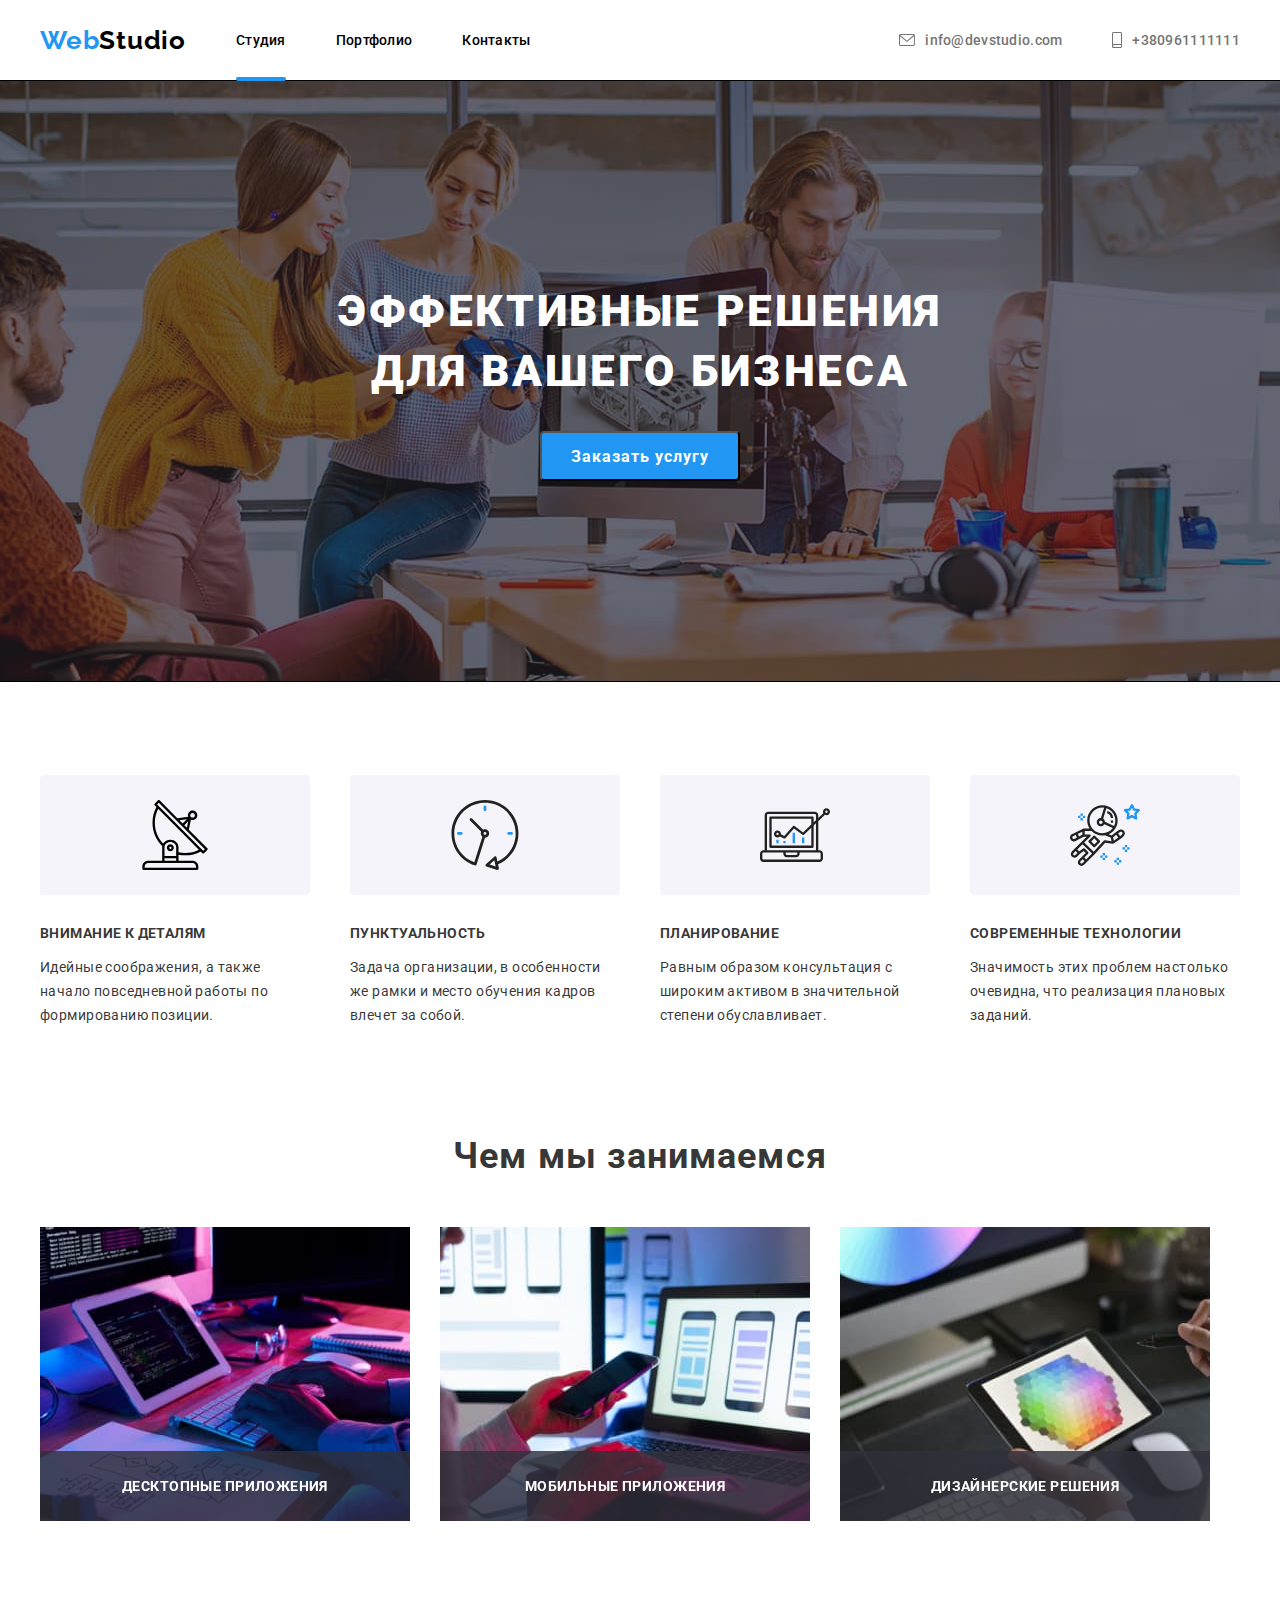
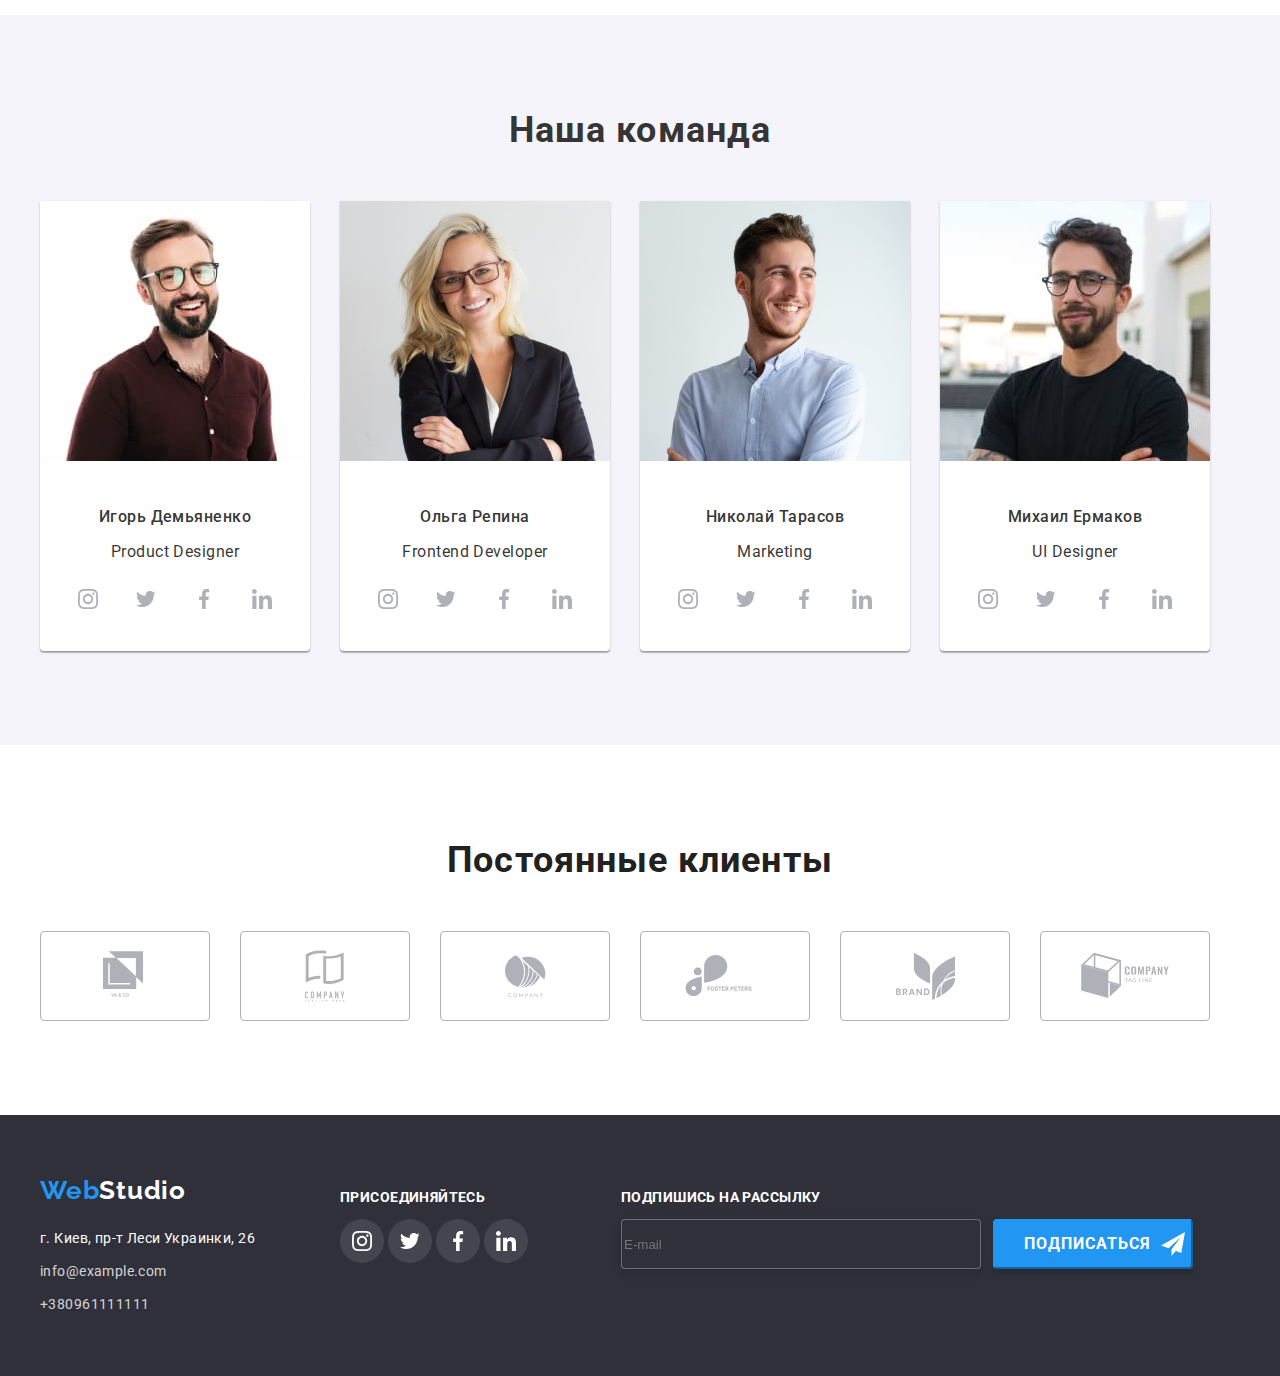
==== commit e7577891: "footer" ====
--- a/index.htm
+++ b/index.htm
@@ -400,13 +400,16 @@
             </div>
             <div class="distribution-ftr">
                 <h3 class="connect-title">ПОДПИШИСЬ НА РАССЫЛКУ</h3>
-                <form action="distribution">
-                    <input class="distribution-inpet" type="mail" name="mail" id="distribution" placeholder="E-mail">
-                </form>
-                <button class="footer-btn"> <span class="distribution-text-btn" >ПОДПИСАТЬСЯ</span>
-                <svg class="distribution-svg" width="24px " height="24px ">
+                <div class="discription-form">
+                    <form class="" action="distribution">
+                        <input class="distribution-input" type="mail" name="mail" id="distribution" placeholder="E-mail">
+                    </form>
+                    <button class="footer-btn"> <span class="distribution-text-btn" >ПОДПИСАТЬСЯ</span>
+                    <svg class="distribution-svg" width="24px " height="24px ">
                     <use href="./photo/icon.svg#icon-send "></use></svg>
                     </button>
+                </div>
+
             </div>
 
         </div>
--- a/style/style.css
+++ b/style/style.css
@@ -774,11 +774,19 @@
 
 .distribution-ftr {}
 
+.discription-form {
+    display: inline-flex;
+}
+
 .distribution-input {
+    width: 360px;
+    height: 50px;
     box-sizing: border-box;
     border: 1px solid rgba(255, 255, 255, 0.3);
     filter: drop-shadow(0px 4px 4px rgba(0, 0, 0, 0.15));
     border-radius: 4px;
+    margin-right: 12px;
+    background-color: var(--footer-color);
 }
 
 .footer-btn {
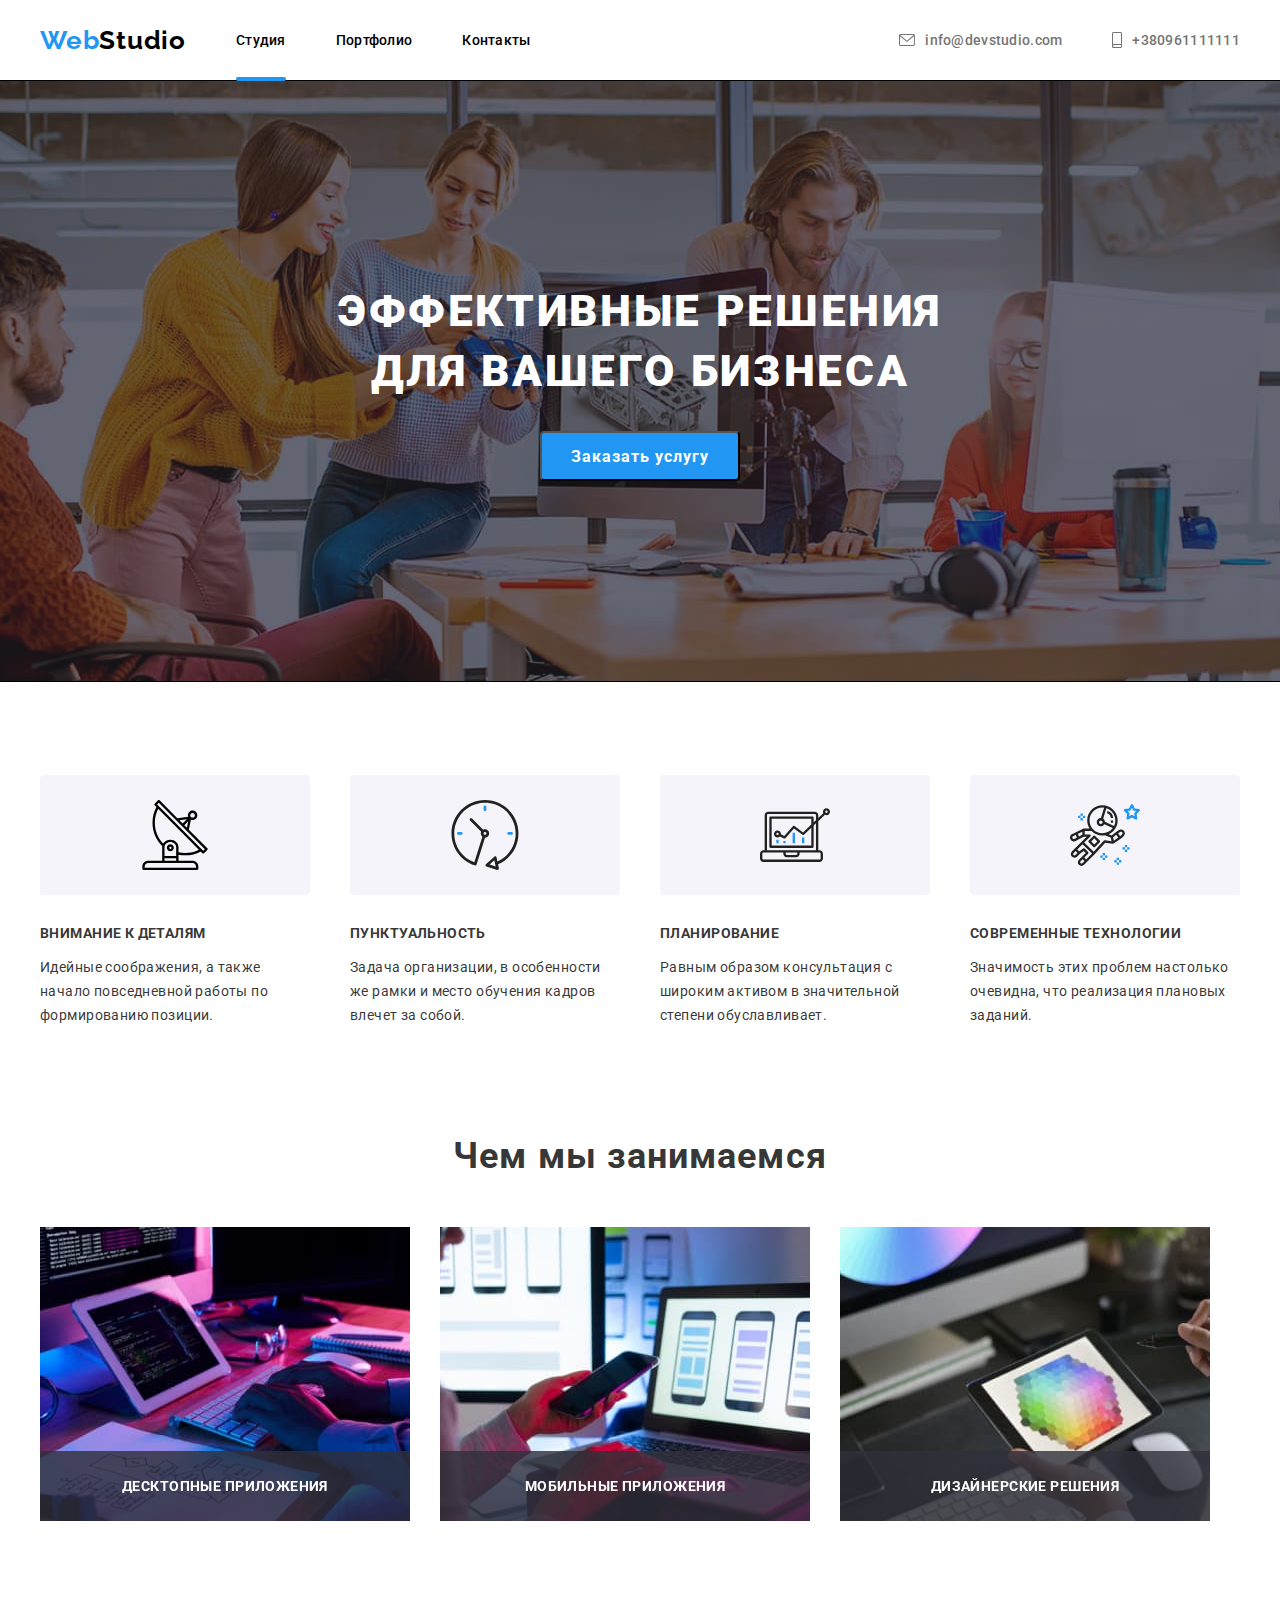
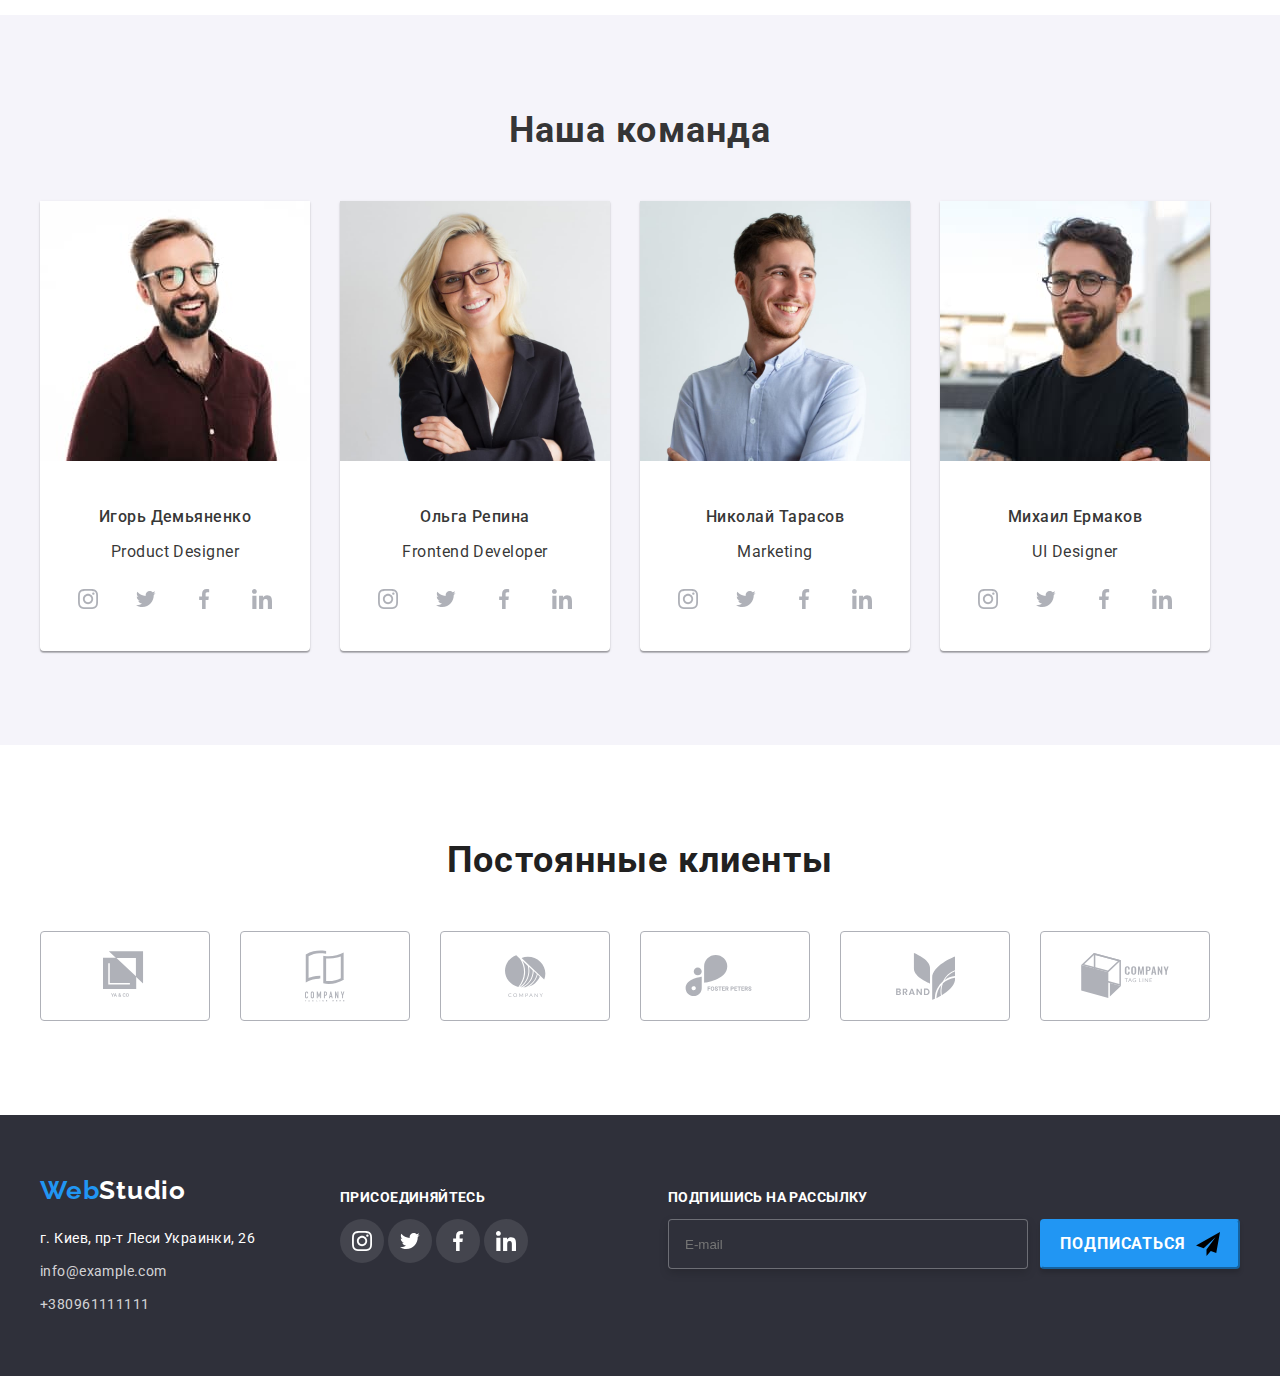
==== commit 496b2804: "75" ====
--- a/index.htm
+++ b/index.htm
@@ -77,46 +77,67 @@
                     <h2 class="modal-title">Оставьте свои данные, мы вам перезвоним</h2>
                     <div class="modal-input">
 
-                        <form class="from js-speaker-form" name="new-client" autocomplete="on" novalidate>
-
-                            <div class="container-information">
+                        <form class="from js-speaker-form" name="new-client" autocomplete="off" novalidate>
+
+                            <div class="form-field">
                                 <label for="name">
-                                <p class="modal-text">Имя</p>
-                                    <input class="modal-input-area" type="text" name="name" id="name">
+                                    <span>Имя</span></label>
+                                <div class="container-svg">
+                                    <input class="modal-input-info" type="text" name="name" id="name">
+                                    <svg class="modal-svg" width="12" height="12">
+                                                <use href="./photo/icon.svg#icon-human"></use>
+                                        </svg>
+                                </div>
+                            </div>
+
+                            <div class="form-field">
+                                <label for="tel">
+                                    <span>Телефон</span> </label>
+                                <div class="container-svg">
+                                    <input class="modal-input-info" type="tel" name="telefon" id="tel">
+                                    <svg class="modal-svg" width="12" height="12">
+                                                <use href="./photo/icon.svg#icon-phone"></use>
+                                        </svg>
+                                </div>
+                            </div>
+
+                            <div class="form-field">
+                                <label for="mail">
+                                    <span>Почта</span></label>
+                                <div class="container-svg">
+                                    <input class="modal-input-info" type="email" name="mail" id="mail">
+                                    <svg class="modal-svg" width="12" height="12">
+                                                <use href="./photo/icon.svg#icon-mail"></use>
+                                        </svg>
+                                </div>
+                            </div>
+
+                            <div class="form-field">
+                                <label>
+                                    <span>Комментарий</span> </label>
+                                <textarea class="modal-input-area" name="feedback" rows="6" placeholder="Введите текст"></textarea>
+
+
+                            </div>
+
+                            <div class="check-policy">
+                                <label for="checkbox">
+                                    <input type="checkbox" name="agree" class="check-policy-input .visally-hidden"/>
+                                        <div class="policy"> Соглашаюсь с рассылкой и принимаю
+                                        <a href="#">Условия договора</a>
+                                        </div>
+                                        <div class="policy-check-box">
+                                            <svg class="modal-svg-check" width="15" height="16">
+                                                <use href="./photo/icon.svg#icon-Vector-check"></use>
+                                            </svg>
+                                        </div>
                                 </label>
-                            </div>
-
-                            <div class="container-information">
-                                <label for="tel">
-                                    <p class="modal-text">Телефон</p>
-                                    <input class="modal-input-area" type="tel" name="telefon" id="tel">
-                                </label>
-                            </div>
-
-                            <div class="container-information">
-                                <label for="mail">
-                                    <p class="modal-text">Почта</p>
-                                    <input class="modal-input-area" type="email" name="mail" id="mail" >
-                                    
-                                </label>
-                            </div>
-
-                            <div class="container-information">
-                                <label>
-                                    <p class="modal-text">Комментарий</p>
-                                    <textarea class="modal-input-area" name="feedback" rows="5"
-                                    placeholder="Введите текст"></textarea>
-                                </label>
-                            </div>
-
-                            <div class="check-policy">
-                                <input class="check-policy-check" type="checkbox" name="policy" id="polici">
-                                <label for="policy"> Соглашаюсь с рассылкой и принимаю
-                                    <a href="">Условия договора</a> 
-                                </label>
-                            </div>
-
-                            <button type="submit" class="modal-btn-submit">Оставить заявку</button>
+
+
+                            </div>
+                            <div class="modal-btn-container">
+                                <button type="submit" class="modal-btn-submit">Оставить заявку</button>
+                            </div>
                         </form>
                     </div>
 
@@ -404,10 +425,13 @@
                     <form class="" action="distribution">
                         <input class="distribution-input" type="mail" name="mail" id="distribution" placeholder="E-mail">
                     </form>
-                    <button class="footer-btn"> <span class="distribution-text-btn" >ПОДПИСАТЬСЯ</span>
-                    <svg class="distribution-svg" width="24px " height="24px ">
-                    <use href="./photo/icon.svg#icon-send "></use></svg>
-                    </button>
+                    <button class="footer-btn"> 
+                            <div class="footer-name-btn"> 
+                                <span class="distribution-text-btn" >ПОДПИСАТЬСЯ</span>
+                                <svg class="distribution-svg" width="24px " height="24px">
+                                <use href="./photo/icon.svg#icon-send "></use></svg>
+                            </div>
+                        </button>
                 </div>
 
             </div>
--- a/style/style.css
+++ b/style/style.css
@@ -283,7 +283,6 @@
     top: 50%;
     left: 50%;
     width: 528px;
-    height: 581px;
     background-color: var(--primary-white-color);
     transform: translate(-50%, -50%);
 }
@@ -312,11 +311,12 @@
     fill: #2196F3;
 }
 
+.form {
+    display: block;
+}
+
 .modal-container {
     margin: 40px;
-    display: flex;
-    flex-direction: column;
-    justify-content: space-between;
 }
 
 .modal-title {
@@ -331,9 +331,23 @@
     color: #212121;
 }
 
-.modal-text {
-    margin: 0;
-    padding-bottom: 4px;
+.form-field {
+    display: flex;
+    flex-direction: column;
+}
+
+.form-field:not(:last-child) {
+    margin-bottom: 10px;
+}
+
+.container-svg {
+    position: relative;
+    display: flex;
+    flex-direction: column;
+}
+
+.form-field label {
+    margin-bottom: 4px;
     font-family: Roboto;
     font-weight: normal;
     font-size: 12px;
@@ -342,32 +356,81 @@
     color: #757575;
 }
 
+.modal-input-info {
+    padding-left: 30px;
+    border-radius: 4px;
+    outline: none;
+    border: 1px solid rgba(33, 33, 33, 0.2);
+    line-height: 12px;
+}
+
+.modal-input-info:hover,
+.modal-input-info:focus {
+    border-color: var(--accent-color);
+    cursor: text;
+}
+
+.modal-input-info:hover+.modal-svg,
+.modal-input-info:focus+.modal-svg {
+    fill: var(--accent-color);
+}
+
+.modal-svg {
+    position: absolute;
+    top: 50%;
+    left: 12px;
+    transform: translateY(-50%);
+    fill: #212121;
+}
+
 .modal-input-area {
-    width: 100%;
-}
-
+    border: 1px solid rgba(33, 33, 33, 0.2);
+    padding-left: 5px;
+    border-radius: 4px;
+}
+
+.modal-input-area:focus,
 .modal-input-area:hover {
+    outline: none;
     border-color: var(--accent-color);
+}
+
+.check-policy {
+    position: relative;
+    display: flex;
+    align-items: center;
+    justify-content: center;
+    margin: 20px 0 30px;
+}
+
+
+/*.check-policy-input:checked~.policy-check-box,
+.check-policy-input:checked~.modal-svg-check {
+    
+    fill: var(--primary-white-color);
+}*/
+
+.modal-svg-check {
+    fill: var(--primary-white-color);
+}
+
+.policy-check-box {
+    position: absolute;
+    top: 50%;
+    left: 0;
+    transform: translateY(-50%);
     cursor: pointer;
-}
-
-
-/*.container-information{
-    
-}*/
-
-.container-information:not(:last-child) {
-    margin-bottom: 10px;
-}
-
-.check-policy {
-    display: flex;
+    width: 16px;
+    height: 15px;
+    border: 1px solid rgba(33, 33, 33, 0.2);
+    border-color: var(--accent-color);
+    border-radius: 2px;
+}
+
+.modal-btn-container {
+    display: flex;
+    justify-content: center;
     align-items: center;
-    margin: 20px 0 30px;
-}
-
-.check-policy-check {
-    margin-right: 7px;
 }
 
 .modal-btn-submit {
@@ -388,8 +451,8 @@
     letter-spacing: 0.06em;
 }
 
-.modal-btn-submit:hover,
-.modal-btn-submit:focus {
+.modal-btn-submit :hover,
+.modal-btn-submit :focus {
     background-color: #188CE8;
     box-shadow: 0px 4px 4px rgba(0, 0, 0, 0.15);
     border-radius: 4px;
@@ -686,10 +749,6 @@
     margin-bottom: 9px;
 }
 
-.connect-ftr {
-    margin-right: 93px;
-}
-
 .connect-ftr-ul {
     text-align: center;
 }
@@ -772,13 +831,16 @@
 
 /*  destribution    */
 
-.distribution-ftr {}
+.distribution-ftr {
+    margin-left: auto;
+}
 
 .discription-form {
     display: inline-flex;
 }
 
 .distribution-input {
+    padding-left: 16px;
     width: 360px;
     height: 50px;
     box-sizing: border-box;
@@ -790,9 +852,6 @@
 }
 
 .footer-btn {
-    display: flex;
-    align-items: center;
-    padding: 0;
     width: 200px;
     height: 50px;
     background-color: var(--accent-color);
@@ -804,14 +863,15 @@
 }
 
 .distribution-svg {
-    padding: 0;
+    margin-left: 10px;
 }
 
 .footer-btn:hover,
-.footer-btn:focus {}
+.footer-btn:focus {
+    cursor: pointer;
+}
 
 .distribution-text-btn {
-    padding: 10px 10px 10px 29px;
     font-family: Roboto;
     font-style: normal;
     font-weight: bold;
@@ -836,6 +896,12 @@
     margin-bottom: 50px;
 }
 
+.footer-name-btn {
+    display: flex;
+    align-items: center;
+    justify-content: center;
+}
+
 .portf-btn:focus,
 .portf-btn:hover {
     cursor: pointer;
@@ -845,7 +911,6 @@
 }
 
 .portf-btn {
-    padding: 6px 22px;
     color: #212121;
     background-color: #F5F4FA;
     font-family: var(--primary-font-famaly);
@@ -853,7 +918,6 @@
     font-weight: 500;
     line-height: 26px;
     letter-spacing: 0.03em;
-    text-align: center;
     outline: transparent;
     border: #F5F4FA;
     border-radius: 4px;
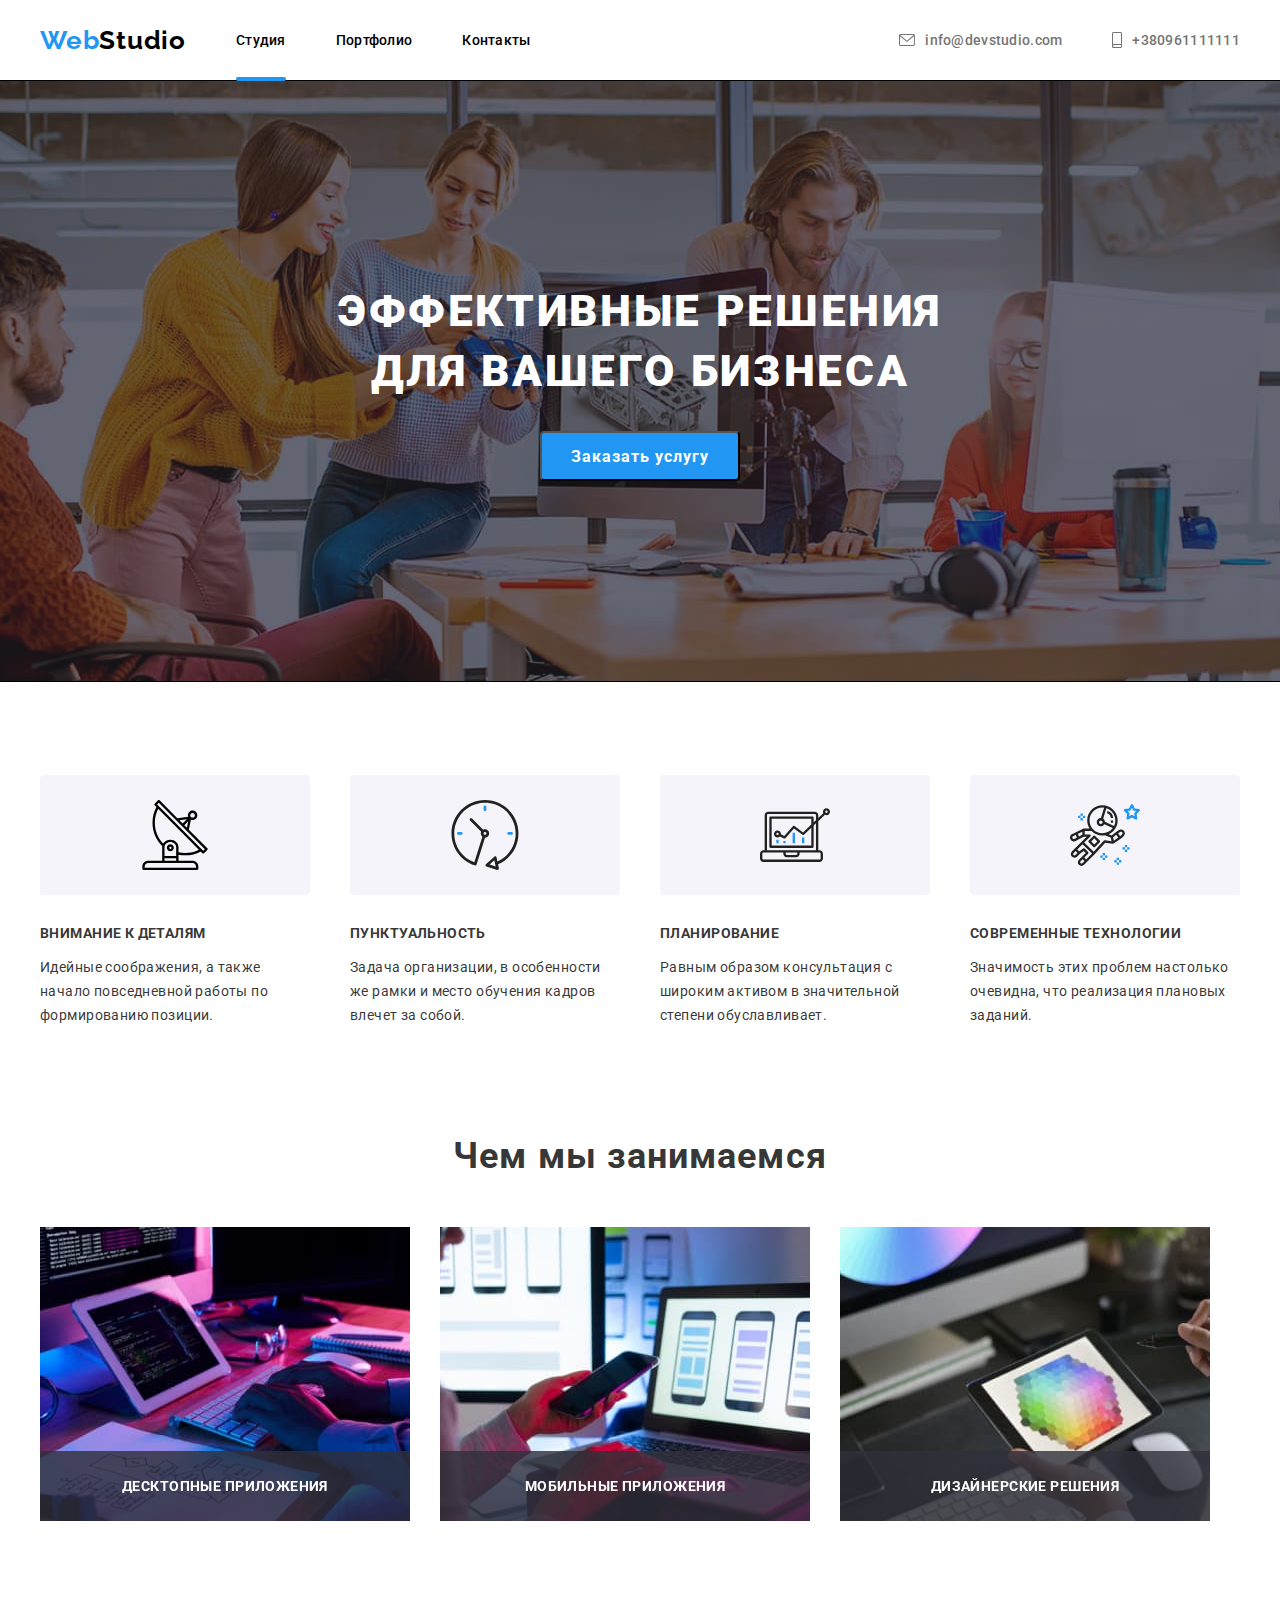
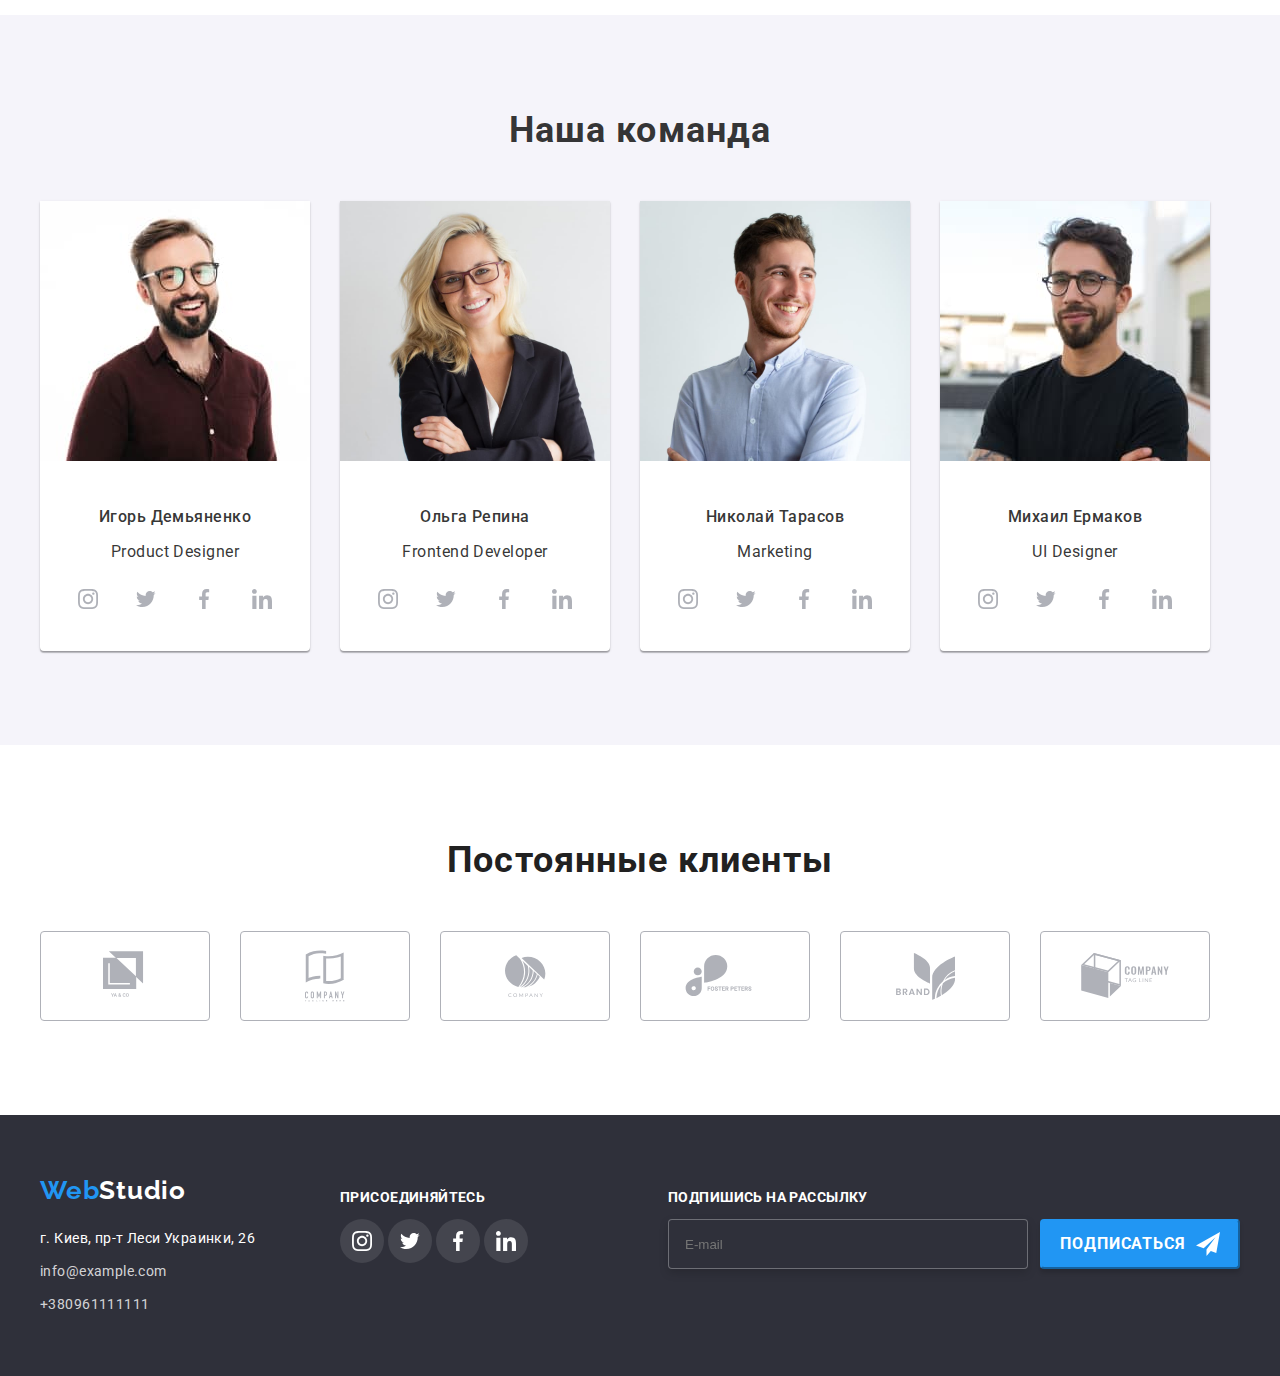
==== commit bea3116e: "99" ====
--- a/index.htm
+++ b/index.htm
@@ -77,14 +77,14 @@
                     <h2 class="modal-title">Оставьте свои данные, мы вам перезвоним</h2>
                     <div class="modal-input">
 
-                        <form class="from js-speaker-form" name="new-client" autocomplete="off" novalidate>
+                        <form class="from js-speaker-form" name="new-client" autocomplete="on" novalidate>
 
                             <div class="form-field">
                                 <label for="name">
                                     <span>Имя</span></label>
                                 <div class="container-svg">
-                                    <input class="modal-input-info" type="text" name="name" id="name">
-                                    <svg class="modal-svg" width="12" height="12">
+                                    <input class="modal-input-info" type="text" name="name" id="name" />
+                                    <svg class="modal-svg" width="18" height="18">
                                                 <use href="./photo/icon.svg#icon-human"></use>
                                         </svg>
                                 </div>
@@ -94,8 +94,8 @@
                                 <label for="tel">
                                     <span>Телефон</span> </label>
                                 <div class="container-svg">
-                                    <input class="modal-input-info" type="tel" name="telefon" id="tel">
-                                    <svg class="modal-svg" width="12" height="12">
+                                    <input class="modal-input-info" type="tel" name="telefon" id="tel" />
+                                    <svg class="modal-svg" width="18" height="18">
                                                 <use href="./photo/icon.svg#icon-phone"></use>
                                         </svg>
                                 </div>
@@ -105,8 +105,8 @@
                                 <label for="mail">
                                     <span>Почта</span></label>
                                 <div class="container-svg">
-                                    <input class="modal-input-info" type="email" name="mail" id="mail">
-                                    <svg class="modal-svg" width="12" height="12">
+                                    <input class="modal-input-info" type="email" name="mail" id="mail" />
+                                    <svg class="modal-svg" width="18" height="18">
                                                 <use href="./photo/icon.svg#icon-mail"></use>
                                         </svg>
                                 </div>
@@ -121,17 +121,17 @@
                             </div>
 
                             <div class="check-policy">
-                                <label for="checkbox">
-                                    <input type="checkbox" name="agree" class="check-policy-input .visally-hidden"/>
+                                <label>
+                                    <input type="checkbox" name="agree" class="check-policy-input visally-hidden" />
                                         <div class="policy"> Соглашаюсь с рассылкой и принимаю
-                                        <a href="#">Условия договора</a>
-                                        </div>
-                                        <div class="policy-check-box">
-                                            <svg class="modal-svg-check" width="15" height="16">
-                                                <use href="./photo/icon.svg#icon-Vector-check"></use>
-                                            </svg>
-                                        </div>
+                                        <a href="#">Условия договора</a></div>
+                                    <div class="policy-check-box">
+                                        <svg class="modal-svg-check" width="16" height="16">
+                                        <use href="./photo/icon.svg#icon-Vector-check"></use></svg>
+                                    </div>
                                 </label>
+
+
 
 
                             </div>
--- a/style/style.css
+++ b/style/style.css
@@ -357,7 +357,7 @@
 }
 
 .modal-input-info {
-    padding-left: 30px;
+    padding: 12px 32px;
     border-radius: 4px;
     outline: none;
     border: 1px solid rgba(33, 33, 33, 0.2);
@@ -384,9 +384,11 @@
 }
 
 .modal-input-area {
+    display: block;
     border: 1px solid rgba(33, 33, 33, 0.2);
-    padding-left: 5px;
+    padding: 16px 12px;
     border-radius: 4px;
+    resize: none;
 }
 
 .modal-input-area:focus,
@@ -400,15 +402,14 @@
     display: flex;
     align-items: center;
     justify-content: center;
-    margin: 20px 0 30px;
-}
-
-
-/*.check-policy-input:checked~.policy-check-box,
+    margin: 20px 0 30px 30px;
+}
+
+.check-policy-input:checked~.policy-check-box,
 .check-policy-input:checked~.modal-svg-check {
-    
     fill: var(--primary-white-color);
-}*/
+    background-color: var(--accent-color);
+}
 
 .modal-svg-check {
     fill: var(--primary-white-color);
@@ -417,7 +418,7 @@
 .policy-check-box {
     position: absolute;
     top: 50%;
-    left: 0;
+    left: -10px;
     transform: translateY(-50%);
     cursor: pointer;
     width: 16px;
@@ -425,6 +426,11 @@
     border: 1px solid rgba(33, 33, 33, 0.2);
     border-color: var(--accent-color);
     border-radius: 2px;
+}
+
+.policy a {
+    text-decoration-line: underline;
+    color: #2196F3;
 }
 
 .modal-btn-container {
@@ -441,7 +447,7 @@
     border: var(--accent-color);
     cursor: pointer;
     border-radius: 4px;
-    transition-property: box-shadow, background-color;
+    transition-property: box-shadow, background-color, cursor;
     transition-duration: var(--trans-duration);
     transition-timing-function: var(--trasn-time-funk);
     font-family: Roboto;
@@ -449,13 +455,12 @@
     font-size: 16px;
     line-height: 30px;
     letter-spacing: 0.06em;
+    box-shadow: 0px 4px 4px rgba(0, 0, 0, 0.15);
 }
 
 .modal-btn-submit :hover,
 .modal-btn-submit :focus {
     background-color: #188CE8;
-    box-shadow: 0px 4px 4px rgba(0, 0, 0, 0.15);
-    border-radius: 4px;
 }
 
 
@@ -864,6 +869,7 @@
 
 .distribution-svg {
     margin-left: 10px;
+    fill: var(--primary-white-color);
 }
 
 .footer-btn:hover,
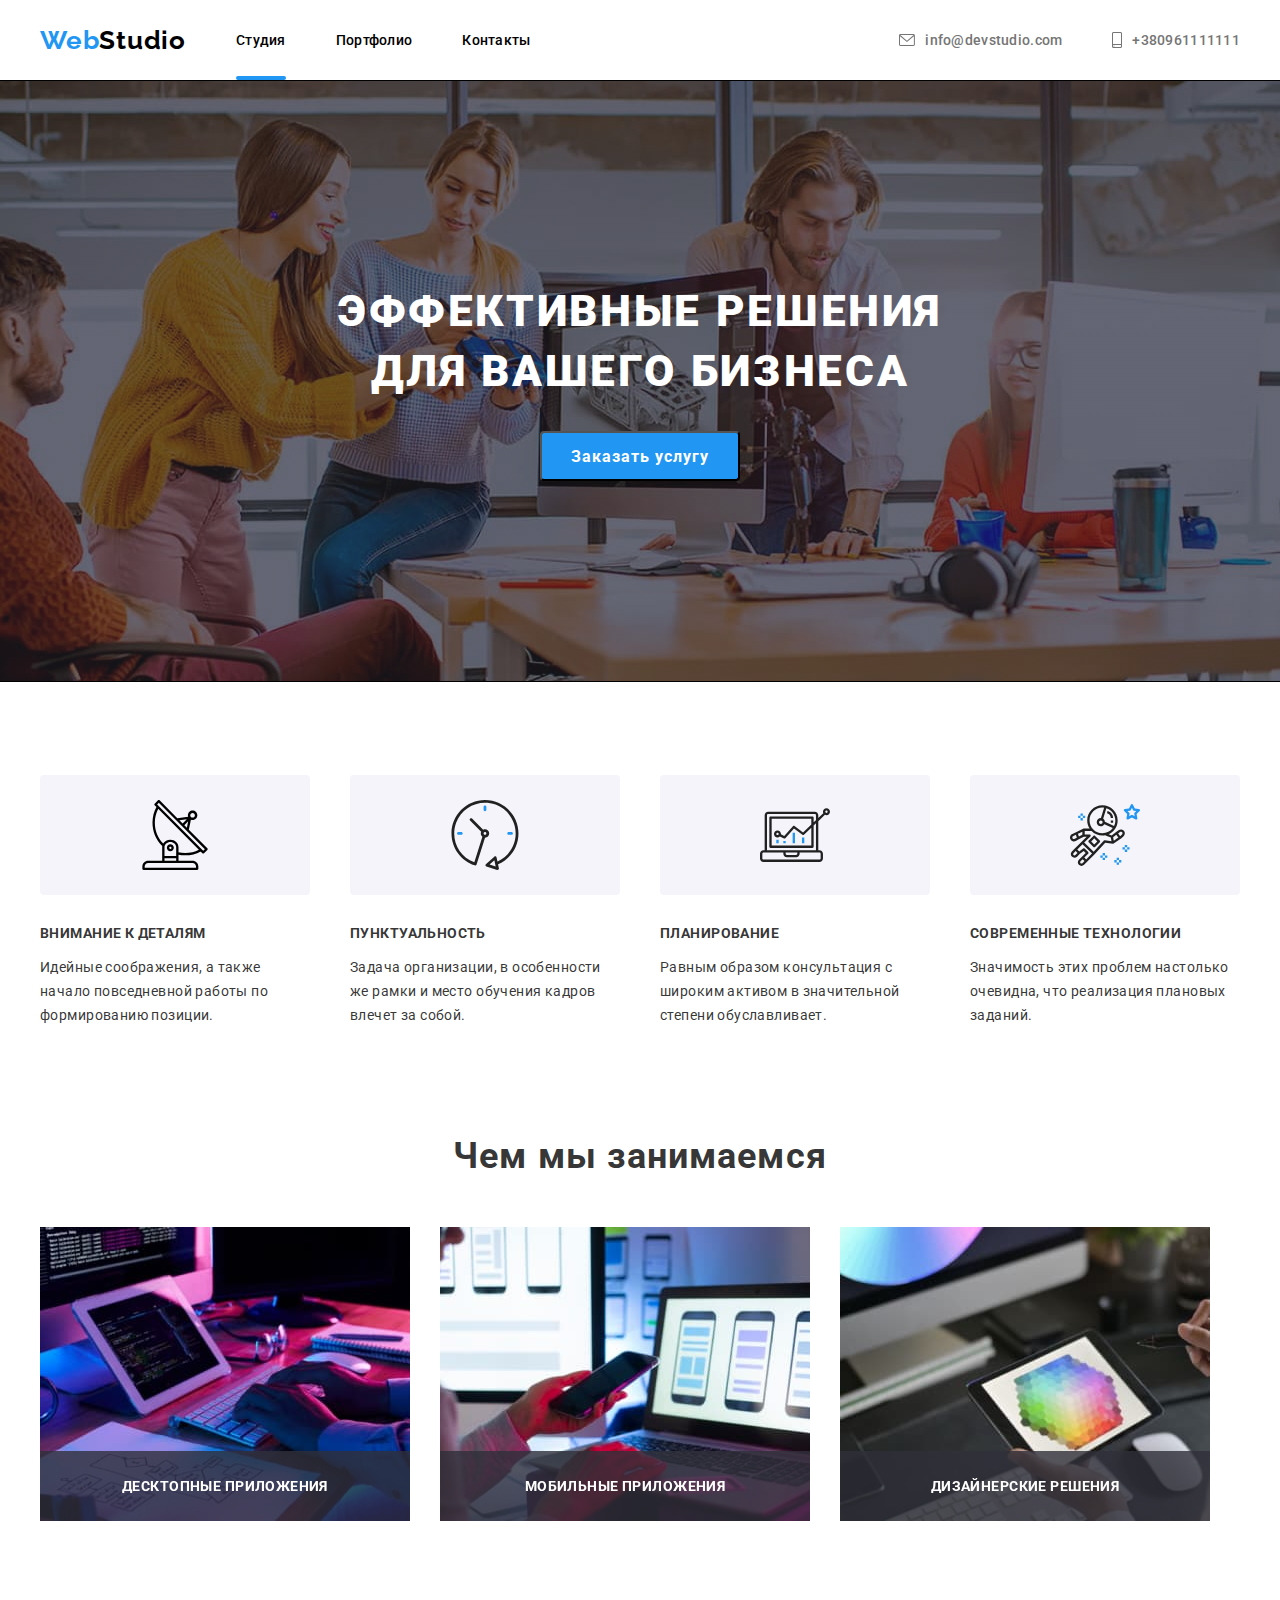
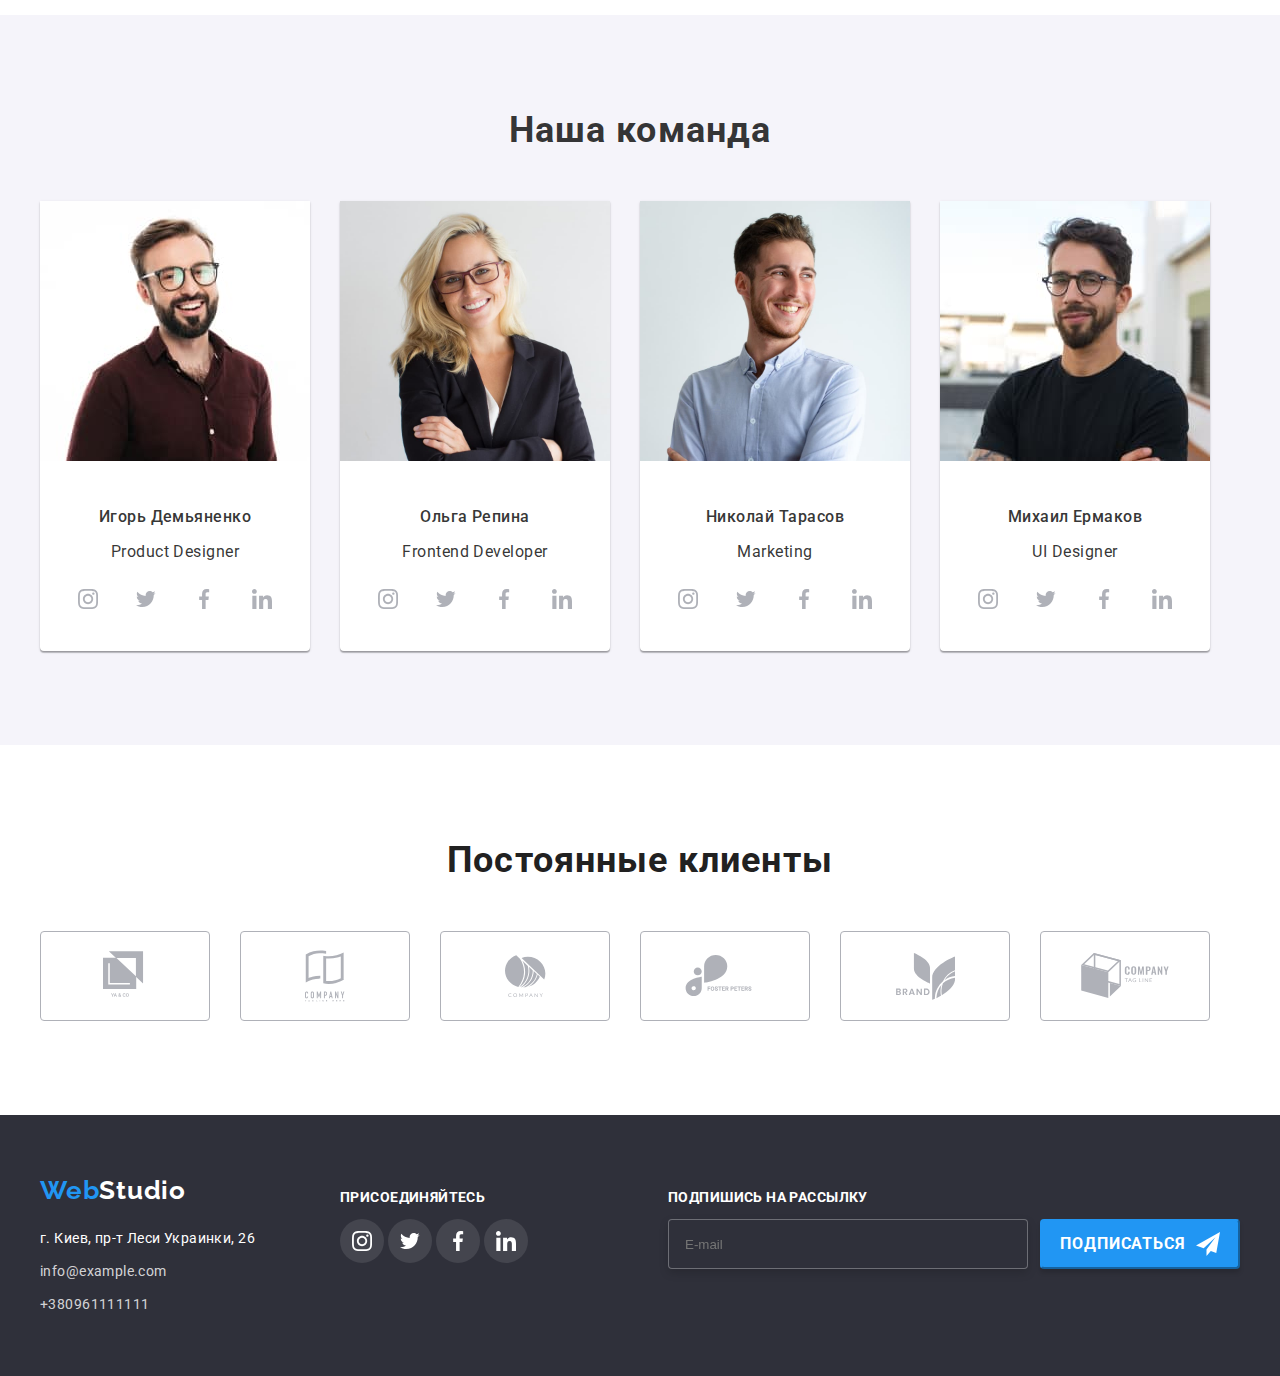
==== commit e7550b44: "правки" ====
--- a/index.htm
+++ b/index.htm
@@ -123,10 +123,10 @@
                             <div class="check-policy">
                                 <label>
                                     <input type="checkbox" name="agree" class="check-policy-input visally-hidden" />
-                                        <div class="policy"> Соглашаюсь с рассылкой и принимаю
+                                        <div class="policy  check-policy-text"> Соглашаюсь с рассылкой и принимаю
                                         <a href="#">Условия договора</a></div>
                                     <div class="policy-check-box">
-                                        <svg class="modal-svg-check" width="16" height="16">
+                                        <svg class="modal-svg-check" width="14" height="13">
                                         <use href="./photo/icon.svg#icon-Vector-check"></use></svg>
                                     </div>
                                 </label>
--- a/style/style.css
+++ b/style/style.css
@@ -9,7 +9,11 @@
     --primary-width: 1200px;
     --color-social-link: #AFB1B8;
     --trans-duration: 250ms;
-    --trasn-time-funk: cubic-bezier(.21, .43, .46, .78);
+    --trasn-time-funk: cubic-bezier(0.4, 0, 0.2, 1);
+}
+
+html {
+    box-sizing: border-box;
 }
 
 img {
@@ -140,7 +144,7 @@
     position: absolute;
     opacity: 0;
     display: block;
-    bottom: -1px;
+    bottom: 0;
     width: 100%;
     height: 4px;
     border-radius: 2px;
@@ -285,6 +289,7 @@
     width: 528px;
     background-color: var(--primary-white-color);
     transform: translate(-50%, -50%);
+    z-index: 1;
 }
 
 .modal-btn {
@@ -362,6 +367,9 @@
     outline: none;
     border: 1px solid rgba(33, 33, 33, 0.2);
     line-height: 12px;
+    transition-property: border-color;
+    transition-duration: var(--trans-duration);
+    transition-timing-function: var(--trasn-time-funk);
 }
 
 .modal-input-info:hover,
@@ -389,6 +397,9 @@
     padding: 16px 12px;
     border-radius: 4px;
     resize: none;
+    transition-property: border-color;
+    transition-duration: var(--trans-duration);
+    transition-timing-function: var(--trasn-time-funk);
 }
 
 .modal-input-area:focus,
@@ -409,6 +420,17 @@
 .check-policy-input:checked~.modal-svg-check {
     fill: var(--primary-white-color);
     background-color: var(--accent-color);
+    border-color: var(--accent-color);
+    overflow: hidden;
+}
+
+.check-policy-text {
+    font-family: Roboto;
+    font-weight: normal;
+    font-size: 14px;
+    line-height: 24px;
+    letter-spacing: 0.03em;
+    color: #757575;
 }
 
 .modal-svg-check {
@@ -418,13 +440,13 @@
 .policy-check-box {
     position: absolute;
     top: 50%;
-    left: -10px;
+    left: -20px;
     transform: translateY(-50%);
     cursor: pointer;
-    width: 16px;
-    height: 15px;
+    width: 14px;
+    height: 13px;
     border: 1px solid rgba(33, 33, 33, 0.2);
-    border-color: var(--accent-color);
+    border-color: var(--title-text-color);
     border-radius: 2px;
 }
 
@@ -854,6 +876,7 @@
     border-radius: 4px;
     margin-right: 12px;
     background-color: var(--footer-color);
+    color: whitesmoke;
 }
 
 .footer-btn {
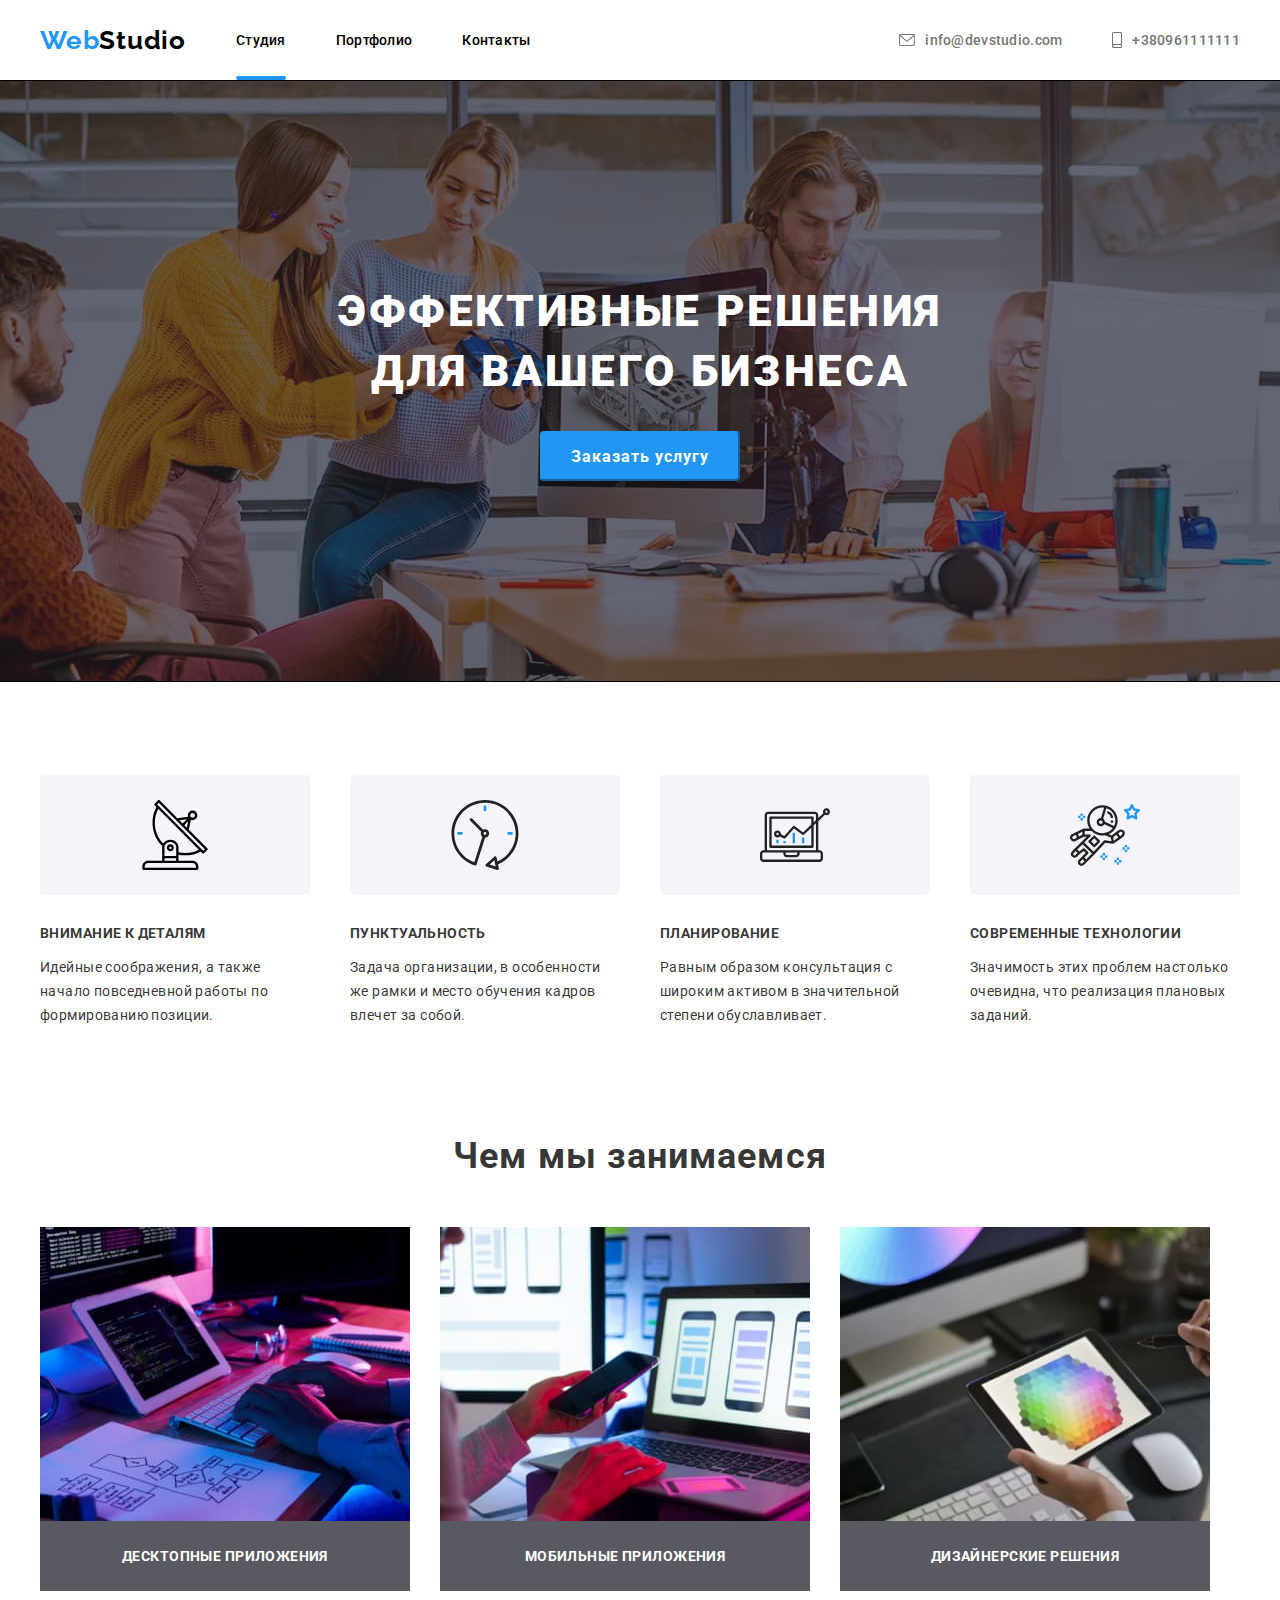
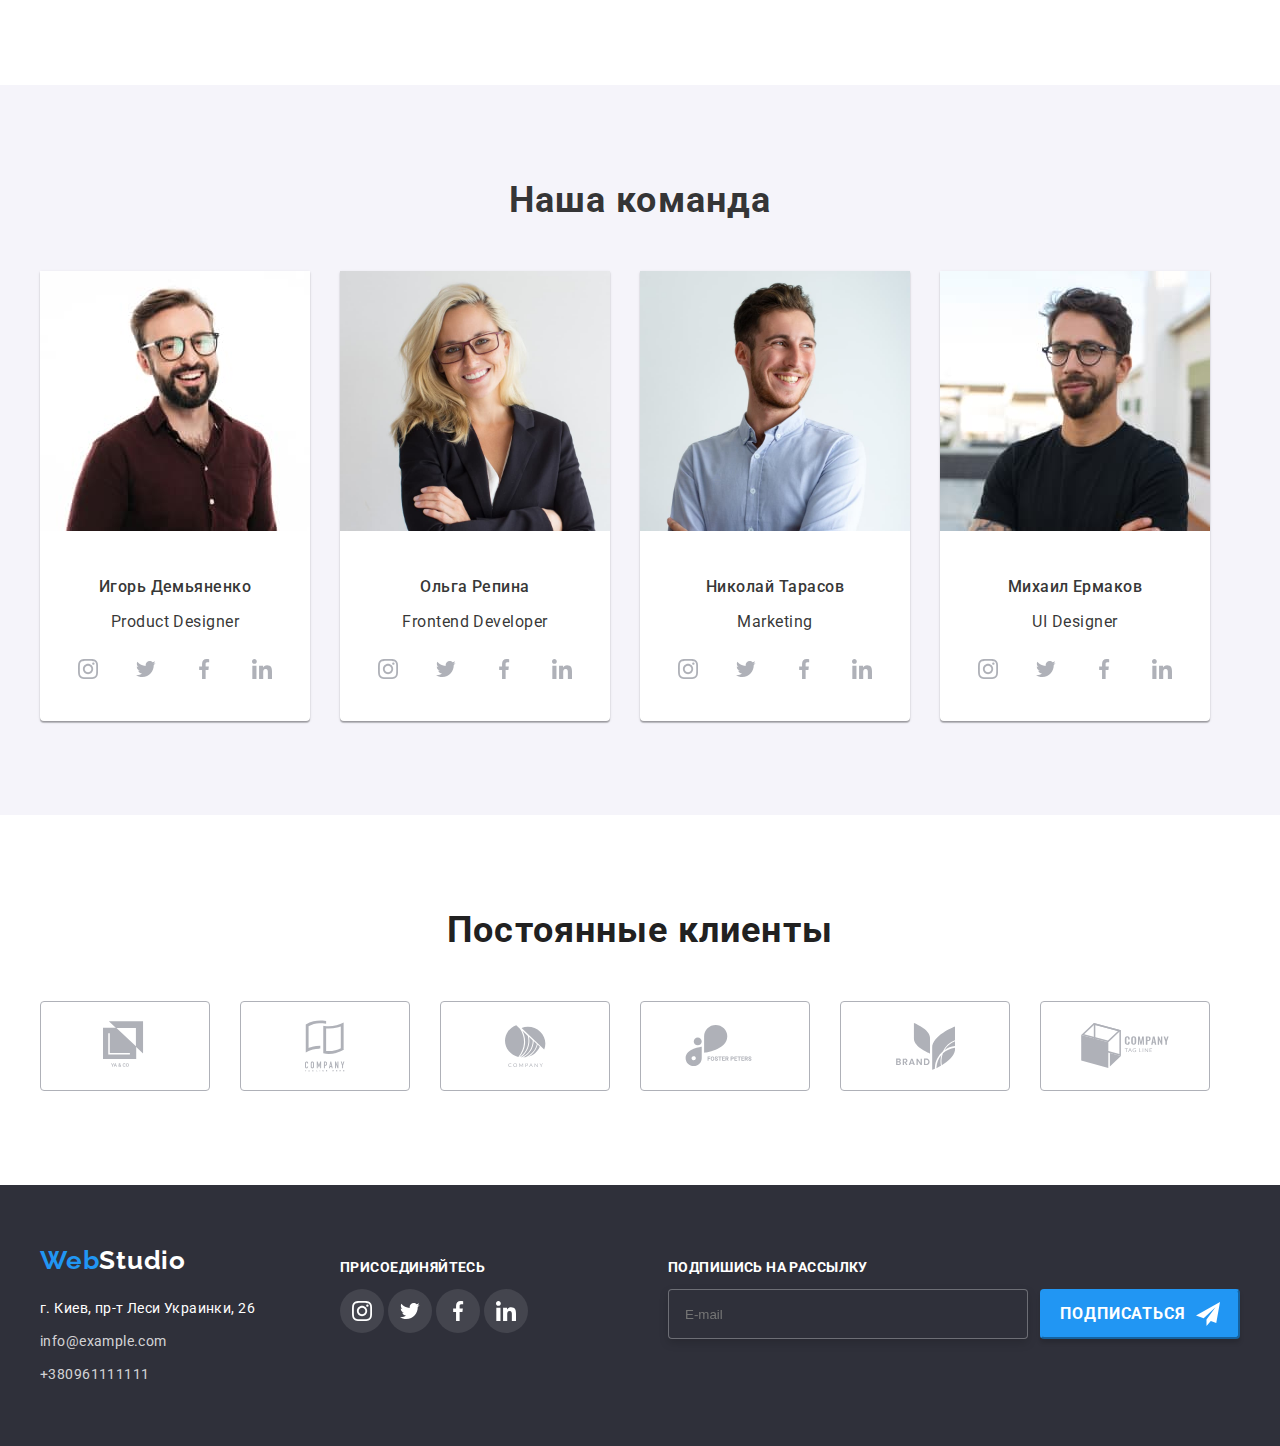
==== commit 81a089be: "portfolio" ====
--- a/index.htm
+++ b/index.htm
@@ -199,7 +199,7 @@
                 <ul>
                     <li class="ourwork">
                         <div class="thumb-ourworking">
-                            <img src="./photo/home-page/ourwork/box1.jpg" width="370" alt="набор кода">
+                            <img src="./photo/home-page/ourwork/box1.jpg" alt="набор кода">
                             <div class="thump-ourworking-p-cont">
                                 <p class="thump-ourworking-p">ДЕСКТОПНЫЕ ПРИЛОЖЕНИЯ</p>
                             </div>
@@ -208,7 +208,7 @@
                     </li>
                     <li class="ourwork">
                         <div class="thumb-ourworking">
-                            <img src="./photo/home-page/ourwork/box2.jpg" width="370" alt="разаработка дизайна">
+                            <img src="./photo/home-page/ourwork/box2.jpg" alt="разаработка дизайна">
                             <div class="thump-ourworking-p-cont">
                                 <p class="thump-ourworking-p">МОБИЛЬНЫЕ ПРИЛОЖЕНИЯ</p>
                             </div>
@@ -216,7 +216,7 @@
                     </li>
                     <li class="ourwork">
                         <div class="thumb-ourworking">
-                            <img src="./photo/home-page/ourwork/box3.jpg " width="370 " alt="подбор цвета ">
+                            <img src="./photo/home-page/ourwork/box3.jpg " alt="подбор цвета ">
                             <div class="thump-ourworking-p-cont ">
                                 <p class="thump-ourworking-p ">ДИЗАЙНЕРСКИЕ РЕШЕНИЯ</p>
                             </div>
--- a/style/style.css
+++ b/style/style.css
@@ -8,6 +8,7 @@
     --primary-font-famaly: Roboto;
     --primary-width: 1200px;
     --color-social-link: #AFB1B8;
+    --card-set-gap: 45px;
     --trans-duration: 250ms;
     --trasn-time-funk: cubic-bezier(0.4, 0, 0.2, 1);
 }
@@ -30,12 +31,11 @@
     text-decoration: none;
 }
 
-
-/*img{
+img {
     display: block;
     max-width: 100%;
     height: auto;
-}*/
+}
 
 
 /* визуально скрыть*/
@@ -246,7 +246,7 @@
 }
 
 .hero-btn {
-    background-color: #2196F3;
+    border-color: #2196F3;
     color: var(--primary-white-color);
     width: 200px;
     height: 50px;
@@ -564,7 +564,6 @@
 
 .ourworkimg ul {
     display: flex;
-    width: 370px;
     margin: 0;
 }
 
@@ -572,12 +571,12 @@
     margin-right: 30px;
 }
 
-.thumb-ourworking {
+
+/*.thumb-ourworking {
     position: relative;
-}
+}*/
 
 .thump-ourworking-p-cont {
-    position: absolute;
     bottom: 0;
     left: 0;
     width: 100%;
@@ -970,21 +969,24 @@
 .img-portfolio {
     display: flex;
     flex-wrap: wrap;
-    justify-content: space-between;
-}
-
-.img-portfolio .item:nth-child(3n) {
+    margin-left: calc(-1 * var(--card-set-gap));
+    margin-top: calc(-1 * var(--card-set-gap));
+}
+
+
+/*.img-portfolio .item:nth-child(3n) {
     margin-right: 0;
 }
 
 .img-portfolio .item:nth-last-child(-n+3) {
     margin-bottom: 0;
-}
+}*/
 
 .img-portfolio-li {
     display: block;
-    margin-right: 30px;
-    margin-bottom: 30px;
+    flex-basis: calc(100% / 3 - var(--card-set-gap));
+    margin-left: var(--card-set-gap);
+    margin-top: var(--card-set-gap);
 }
 
 .prt-foto-prt {
@@ -1020,7 +1022,7 @@
     top: 0;
     height: 100%;
     width: 100%;
-    transform: translateY(100%);
+    transform: translateY(101%);
     background-color: rgba(33, 150, 243, 0.9);
     transition-property: transform;
     transition-duration: var(--trans-duration);
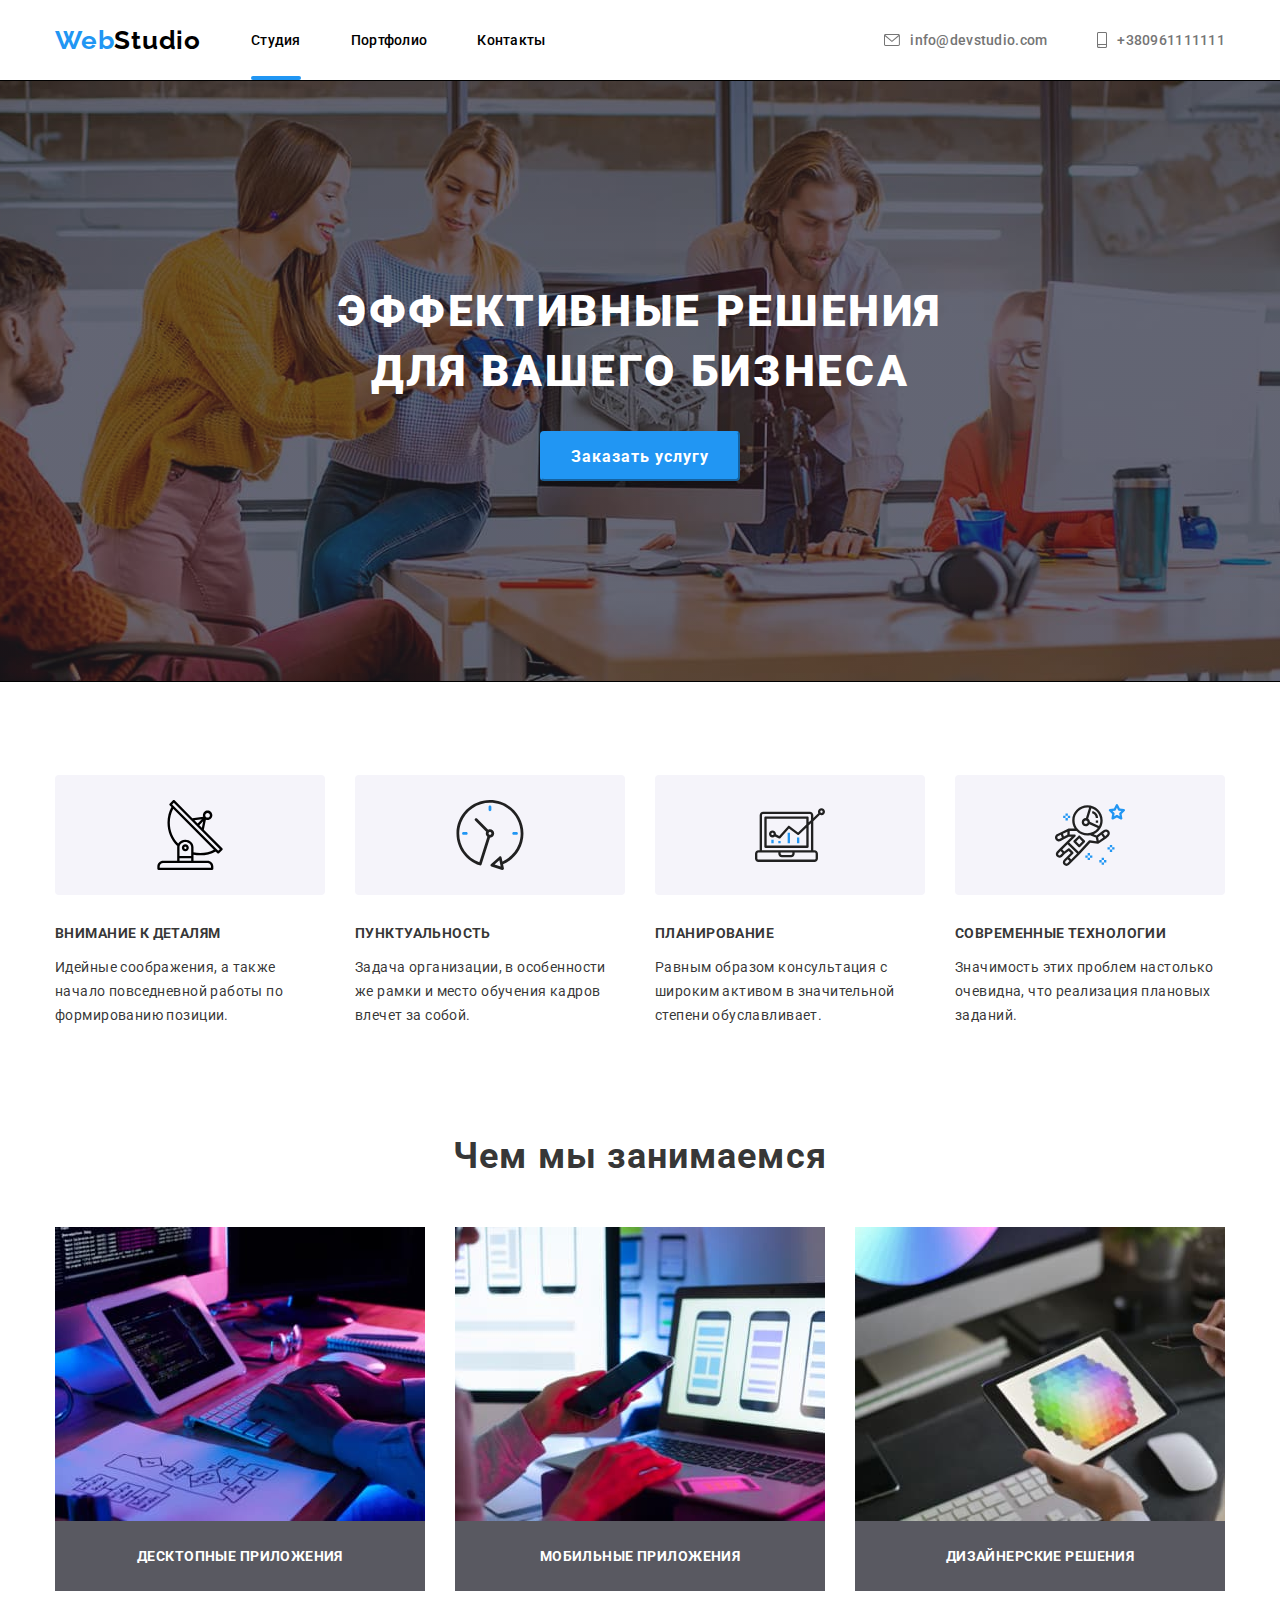
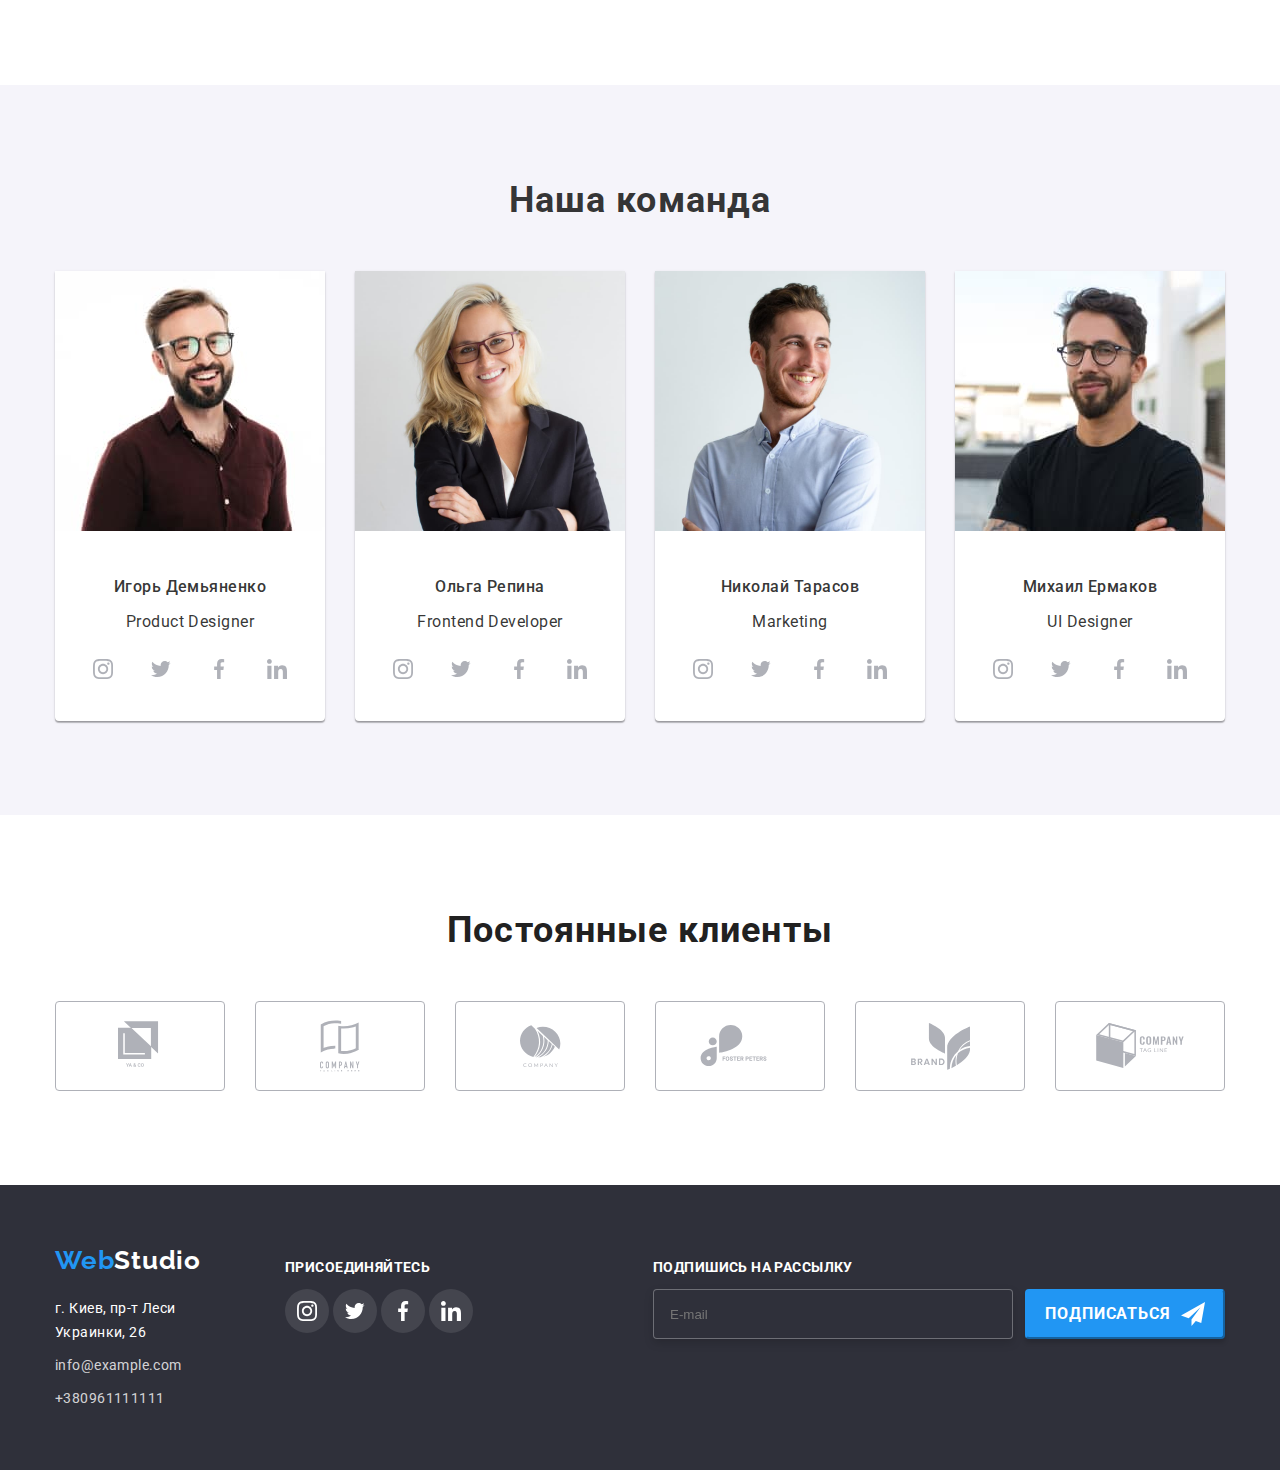
==== commit 08482bbe: "правка" ====
--- a/index.htm
+++ b/index.htm
@@ -35,17 +35,18 @@
                 </nav>
                 <ul class="conect">
                     <li class="itemheader">
-                        <a href="mailto:info@devstudio.com" class="conect-address"><svg class="icon-header" width="16px" height="12px">
+                        <a href="mailto:info@devstudio.com" class="conect-address">
+                            <svg class="icon-header" width="16px" height="12px">
                             <use href="./photo/icon.svg#icon-envelope"></use>
                         </svg >
                             info@devstudio.com
                         </a>
                     </li>
                     <li class="itemheader">
-                        <a href="tel:+380961111111" class="conect-address"><svg class="icon-header" width="10px" height="16px">
+                        <a href="tel:+380961111111" class="conect-address">
+                            <svg class="icon-header" width="10px" height="16px">
                             <use href="./photo/icon.svg#icon-smartphone"></use>
-                        </svg>
-                            +380961111111
+                        </svg> +380961111111
                         </a>
                     </li>
                 </ul>
@@ -126,7 +127,7 @@
                                         <div class="policy  check-policy-text"> Соглашаюсь с рассылкой и принимаю
                                         <a href="#">Условия договора</a></div>
                                     <div class="policy-check-box">
-                                        <svg class="modal-svg-check" width="14" height="13">
+                                        <svg class="modal-svg-check" width="15" height="15">
                                         <use href="./photo/icon.svg#icon-Vector-check"></use></svg>
                                     </div>
                                 </label>
@@ -336,8 +337,8 @@
         </section>
 
         <!--our client / наши клиенты-->
-        <section class="our-client-scn ">
-            <div class="our-client-box ">
+        <section class="our-client-scn">
+            <div class="container">
                 <h3 class="our-client-title ">Постоянные клиенты</h3>
                 <ul class="our-client-list ">
                     <li class="our-client-li ">
--- a/style/style.css
+++ b/style/style.css
@@ -13,7 +13,7 @@
     --trasn-time-funk: cubic-bezier(0.4, 0, 0.2, 1);
 }
 
-html {
+* {
     box-sizing: border-box;
 }
 
@@ -192,7 +192,7 @@
 /*  befor conect*/
 
 .icon-header {
-    padding-right: 10px;
+    margin-right: 10px;
     fill: var(--connect-color);
 }
 
@@ -697,15 +697,9 @@
 
 .our-client-scn {
     display: flex;
-    justify-content: center;
+    justify-content: space-between;
     padding-top: 94px;
     padding-bottom: 94px;
-}
-
-.our-client-box {
-    width: var(--primary-width);
-    padding-right: 15px;
-    padding-left: 15px;
 }
 
 .our-client-title {
